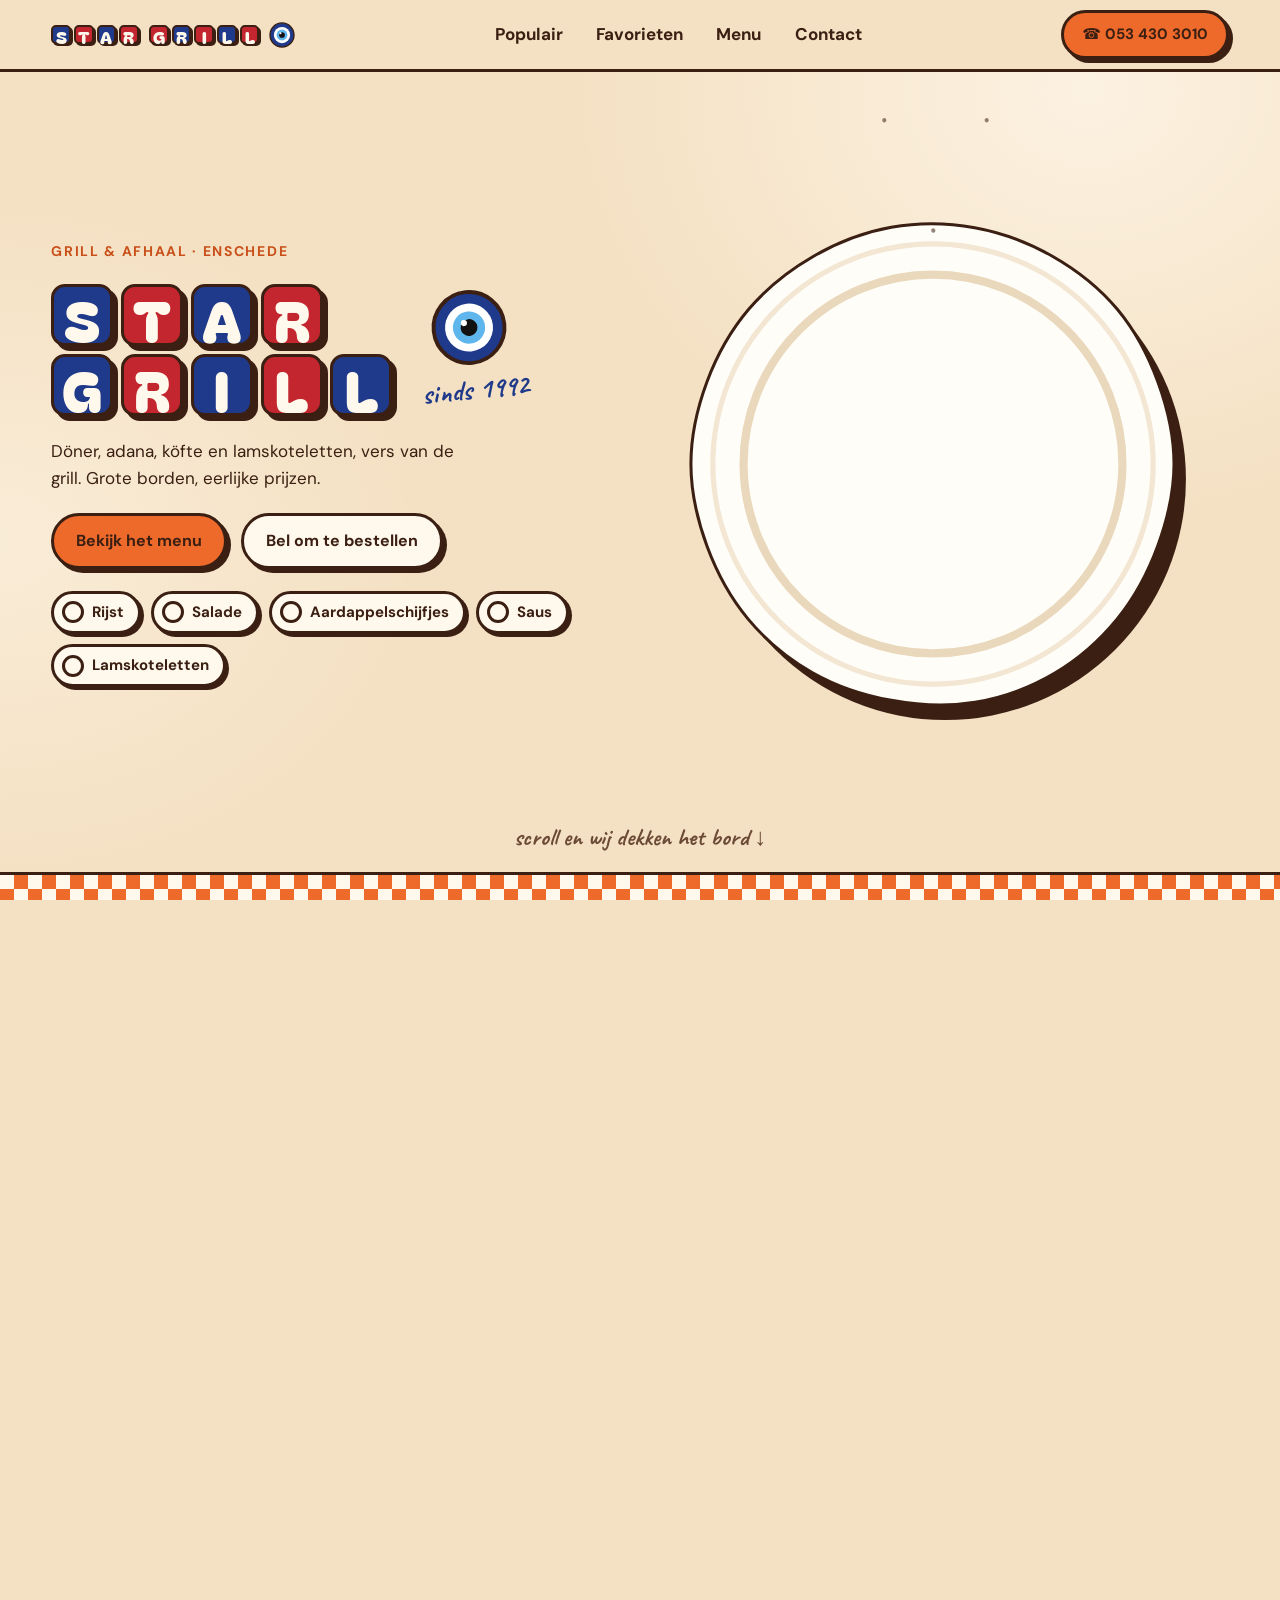
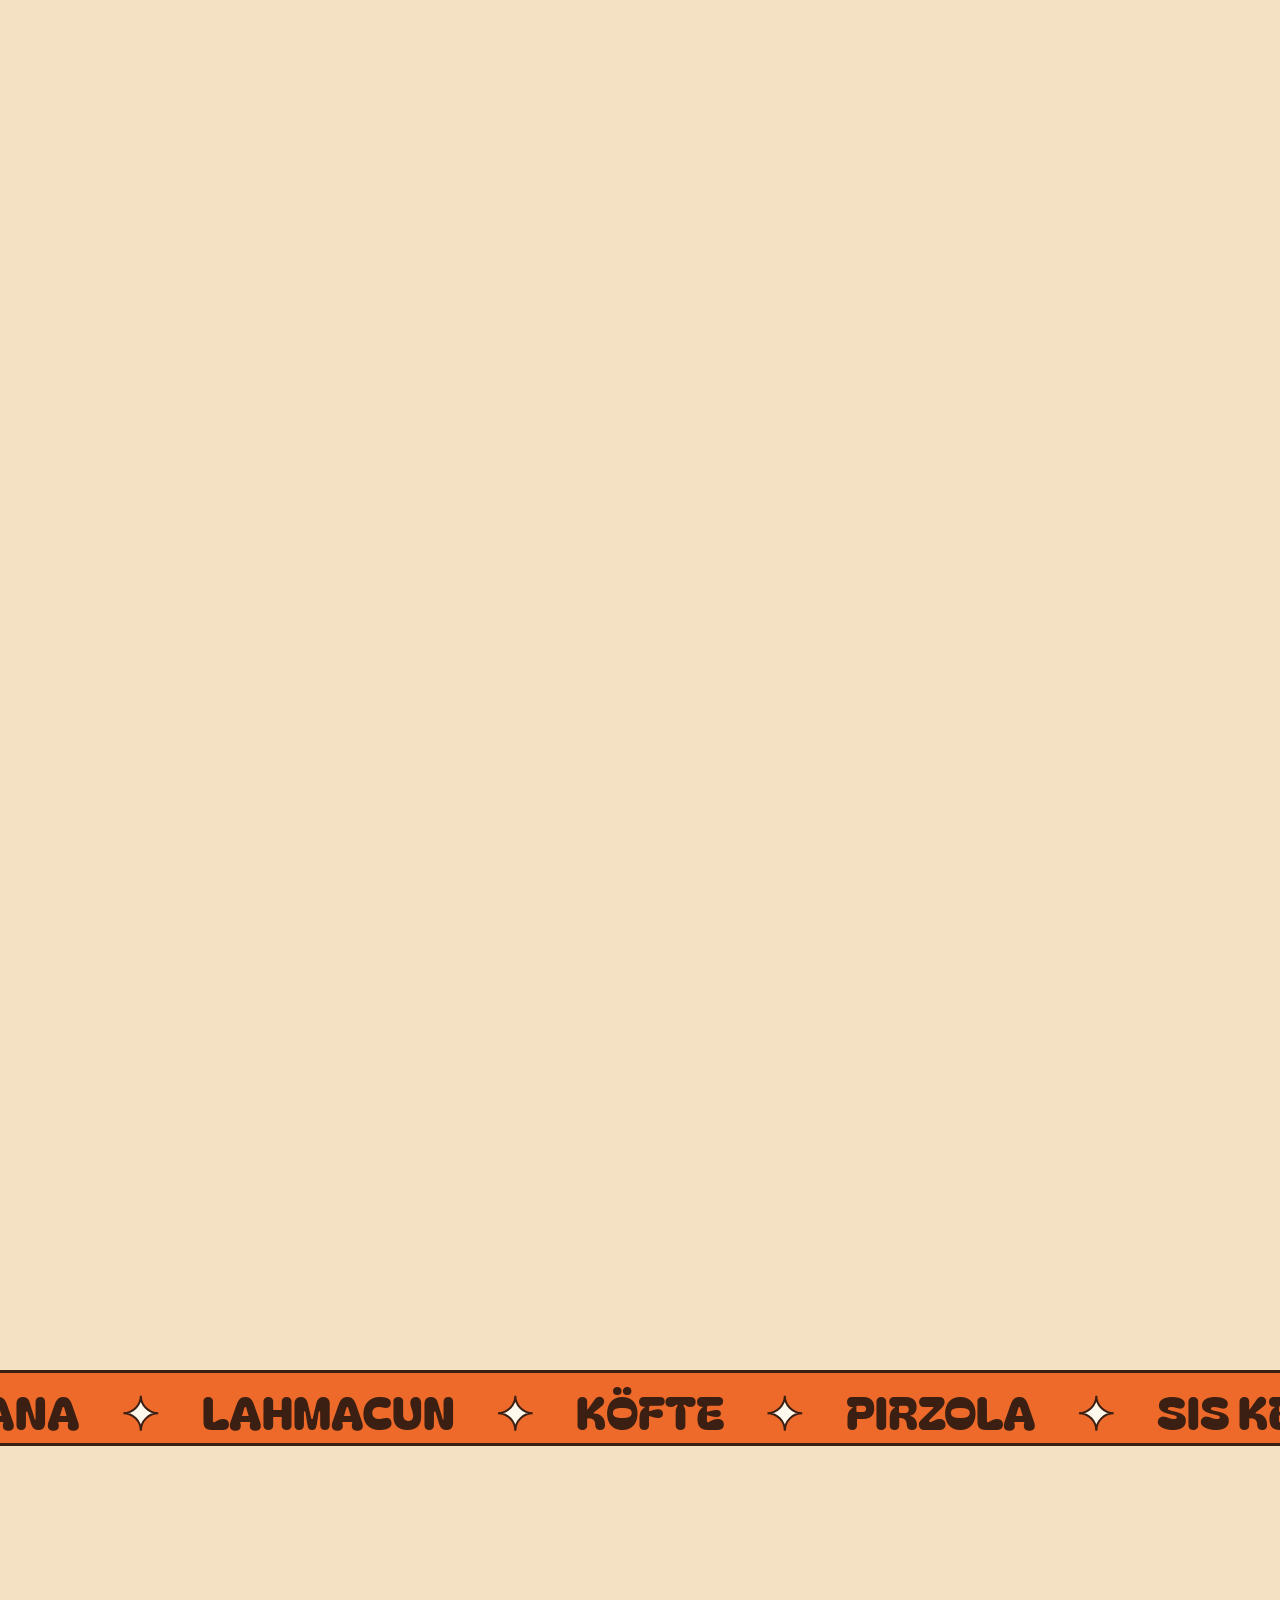
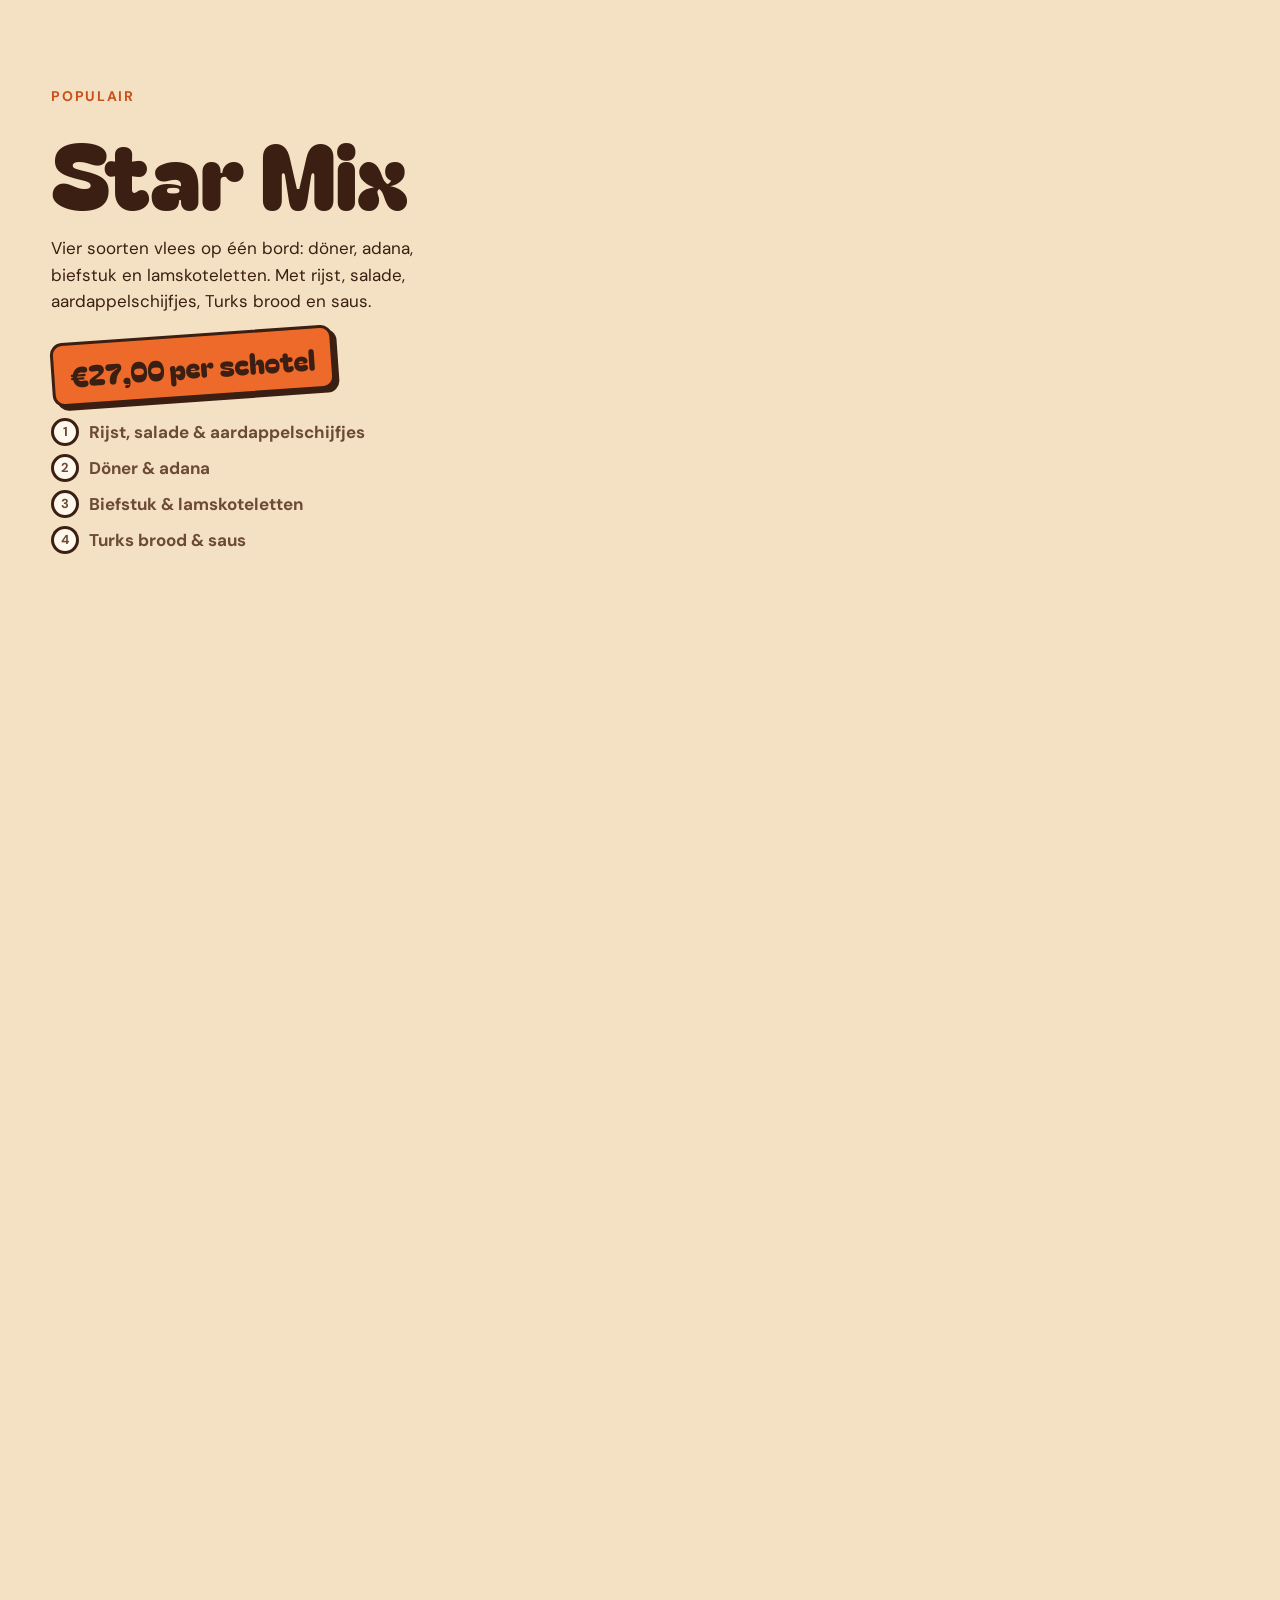
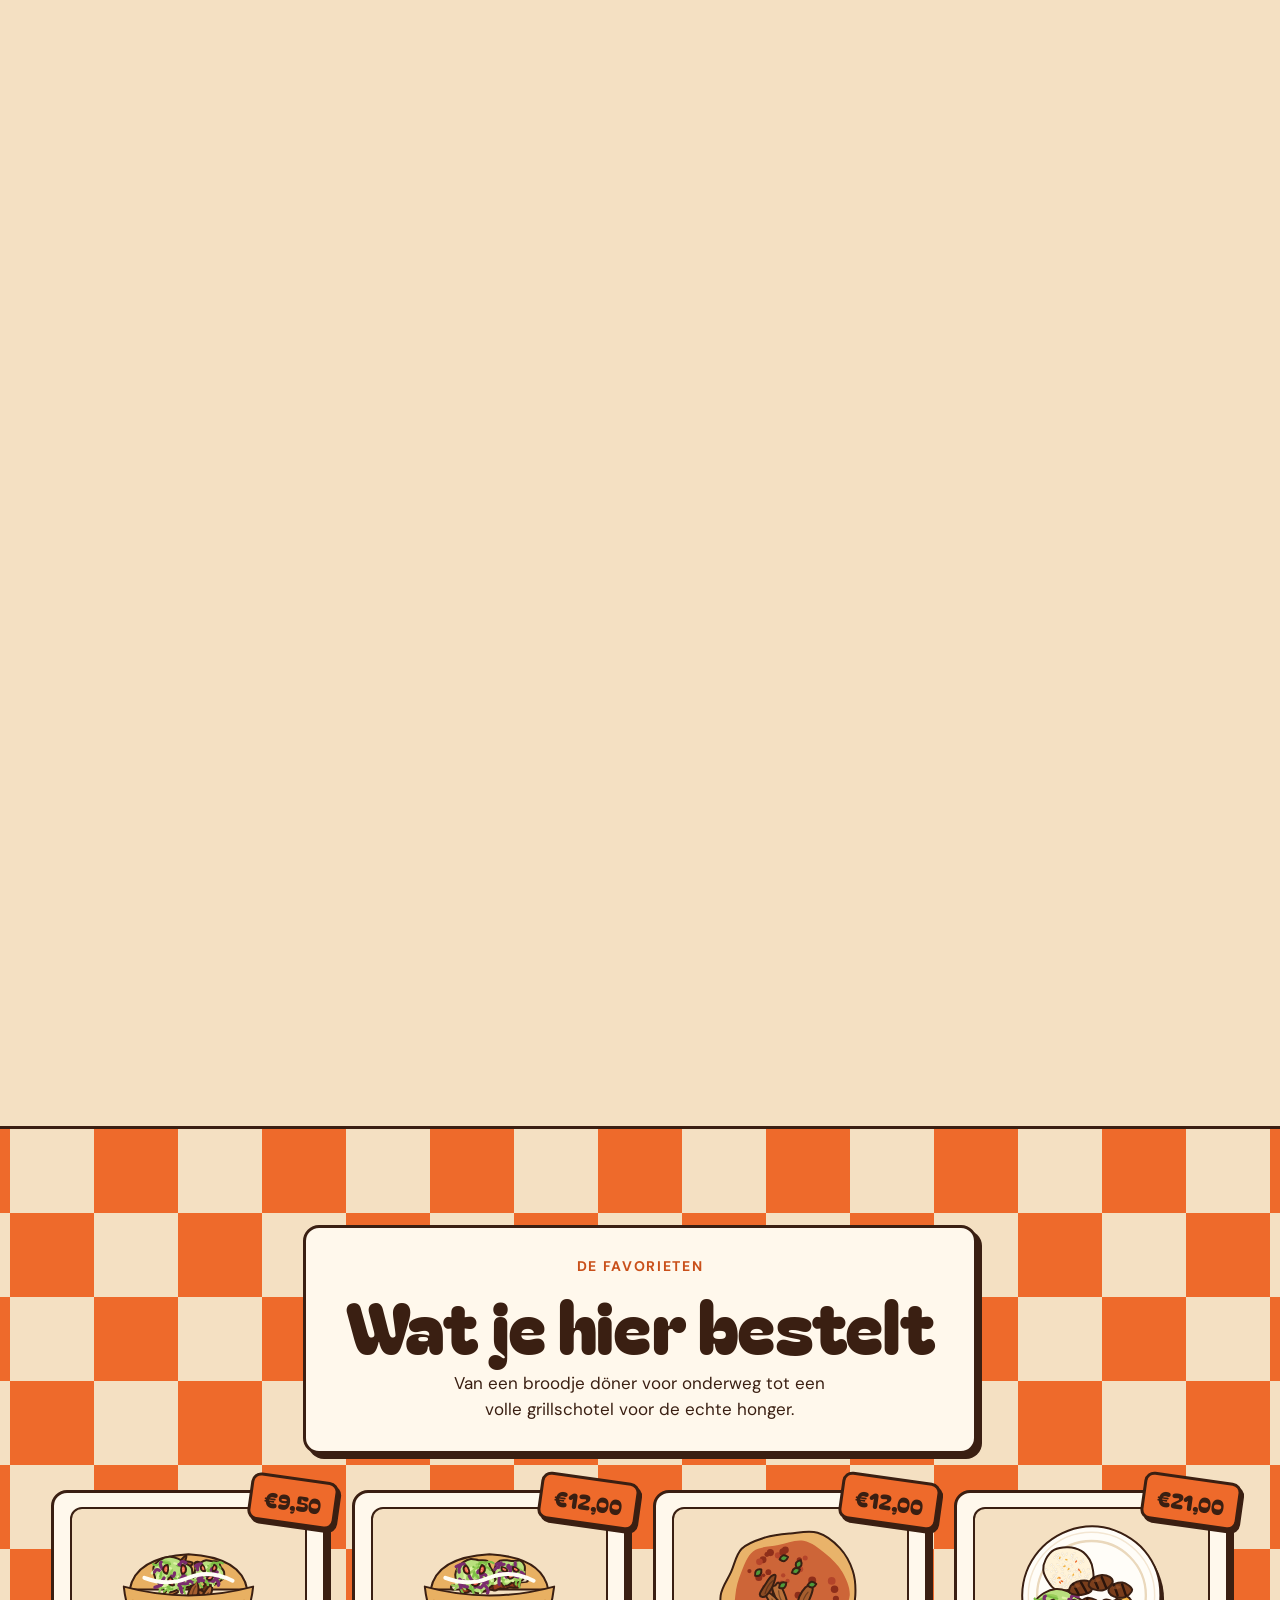
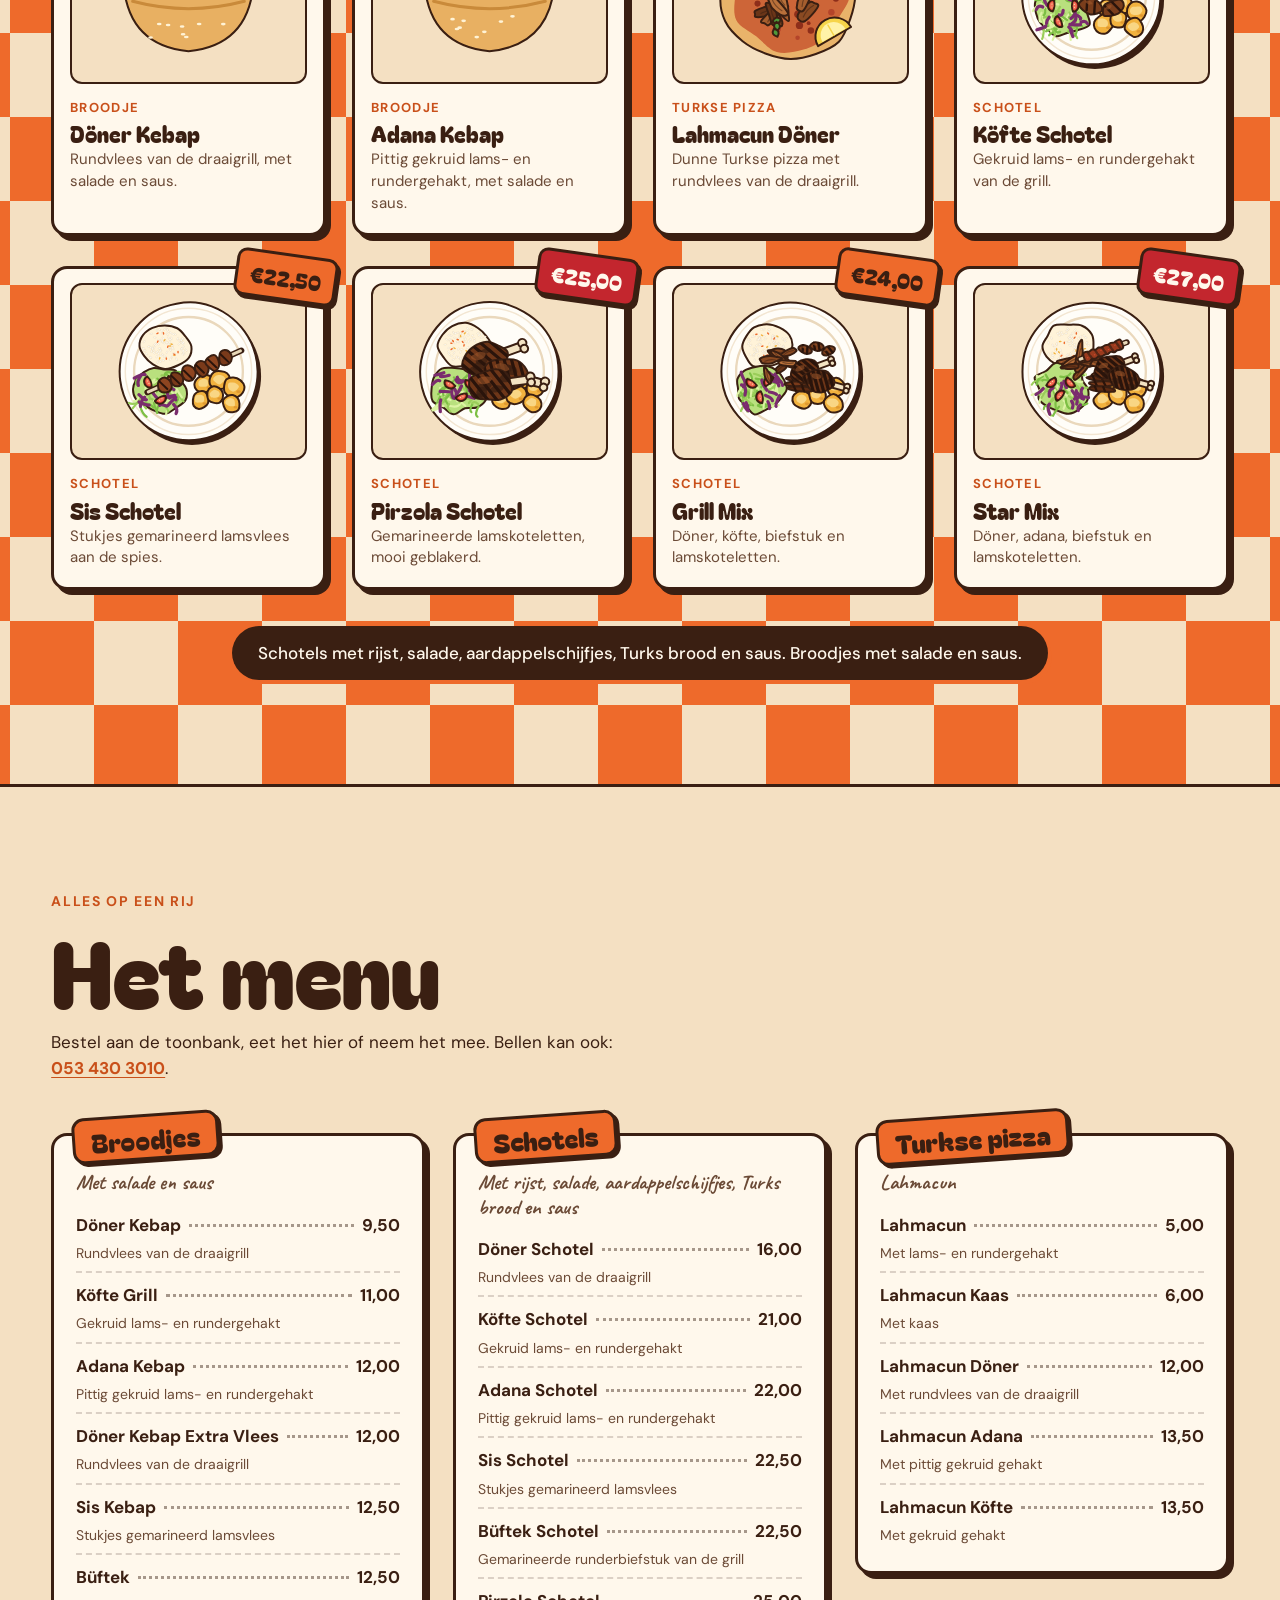
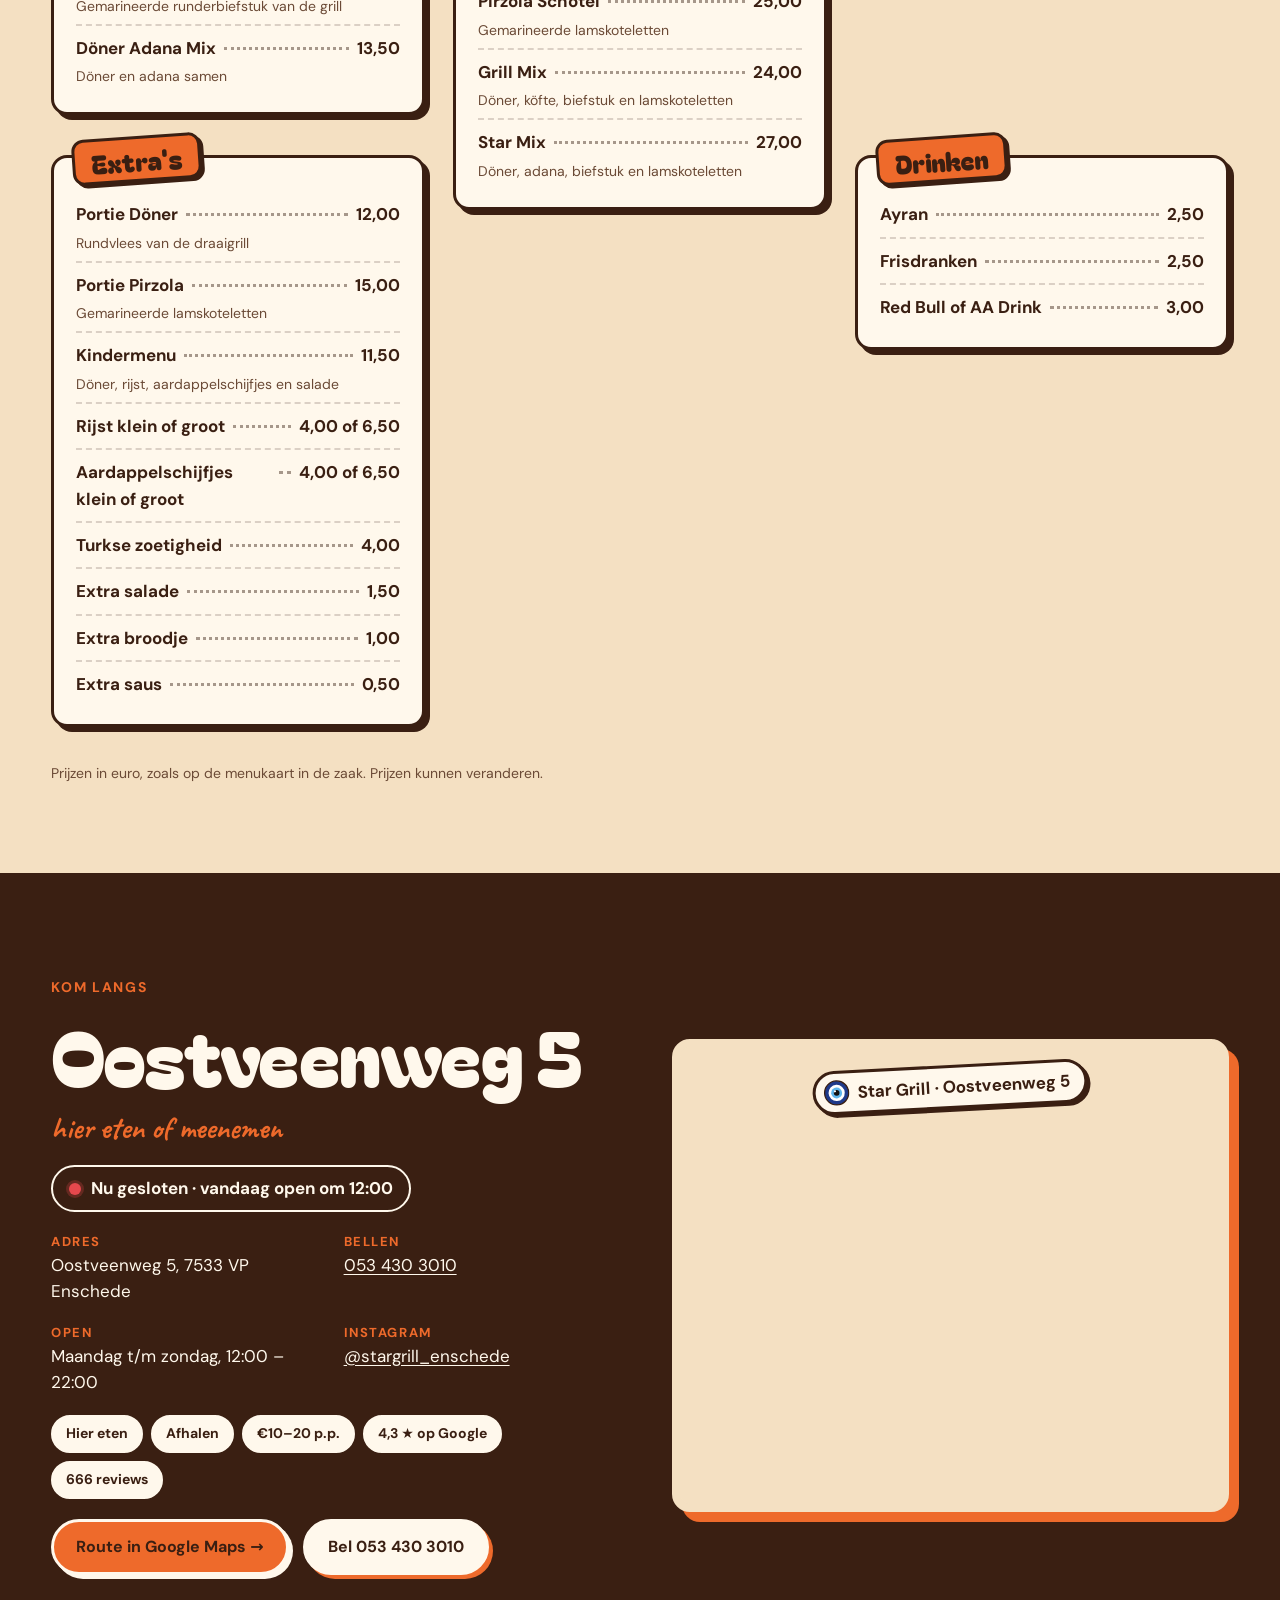
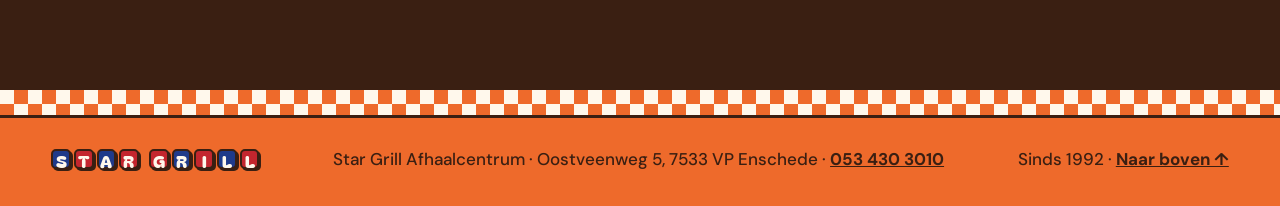
==== index.html @ ae3fcc8a "Star Grill Afhaalcentrum: one-page website Five sections in Dutch: the plate that fills itself as yo" ====
<!doctype html>
<html lang="nl">
<head>
  <meta charset="utf-8" />
  <meta name="viewport" content="width=device-width, initial-scale=1" />
  <title>Star Grill Afhaalcentrum · Grill &amp; afhaal in Enschede</title>
  <meta name="description" content="Döner, adana, köfte en lamskoteletten, vers van de grill. Grote borden, eerlijke prijzen. Star Grill Afhaalcentrum, Oostveenweg 5, Enschede. Sinds 1992." />
  <meta name="theme-color" content="#F4E0C2" />
  <script>document.documentElement.classList.add('js')</script>
  <link rel="preload" href="assets/fonts/bagel-fat-one-latin-400-normal.woff2" as="font" type="font/woff2" crossorigin />
  <link rel="preload" href="assets/fonts/dm-sans-latin-400-normal.woff2" as="font" type="font/woff2" crossorigin />
  <link rel="stylesheet" href="styles.css" />
  <script type="application/ld+json">
  {
    "@context": "https://schema.org",
    "@type": "Restaurant",
    "name": "Star Grill Afhaalcentrum",
    "servesCuisine": "Turks",
    "priceRange": "€10–20",
    "telephone": "+31534303010",
    "address": { "@type": "PostalAddress", "streetAddress": "Oostveenweg 5", "postalCode": "7533 VP", "addressLocality": "Enschede", "addressCountry": "NL" },
    "geo": { "@type": "GeoCoordinates", "latitude": 52.2241214, "longitude": 6.9155596 },
    "openingHoursSpecification": [{ "@type": "OpeningHoursSpecification", "dayOfWeek": ["Monday","Tuesday","Wednesday","Thursday","Friday","Saturday","Sunday"], "opens": "12:00", "closes": "22:00" }],
    "hasMap": "https://www.google.com/maps/place/Star+Grill+Afhaalcentrum/@52.2241214,6.9129847,17z/data=!4m6!3m5!1s0x47b8143fe0678f55:0x5db273e9bb98db24!8m2!3d52.2241214!4d6.9155596!16s%2Fg%2F1tkb45n0",
    "sameAs": ["https://www.instagram.com/stargrill_enschede"]
  }
  </script>
</head>
<body>
  <a class="skip" href="#menu">Naar het menu</a>

  <!-- NAV -->
  <header class="nav">
    <a class="nav__logo" href="#top" aria-label="Star Grill, naar boven">
      <span class="tiles tiles--mini" aria-hidden="true"><span class="tile">S</span><span class="tile">T</span><span class="tile">A</span><span class="tile">R</span><span class="tile tile--gap"></span><span class="tile">G</span><span class="tile">R</span><span class="tile">I</span><span class="tile">L</span><span class="tile">L</span></span>
      <span class="eye eye--sm" aria-hidden="true"></span>
    </a>
    <nav class="nav__links" aria-label="Hoofdmenu">
      <a href="#populair">Populair</a>
      <a href="#favorieten">Favorieten</a>
      <a href="#menu">Menu</a>
      <a href="#contact">Contact</a>
    </nav>
    <a class="btn btn--orange nav__call" href="tel:+31534303010">☎ 053 430 3010</a>
  </header>

  <main id="top">
    <!-- 1 · HET BORD WORDT GESERVEERD -->
    <section class="hero" aria-labelledby="hero-logo">
      <div class="hero__inner">
        <div class="hero__copy">
          <p class="kicker">Grill &amp; afhaal · Enschede</p>
          <div class="logo" id="hero-logo" role="img" aria-label="Star Grill">
            <div class="tiles tiles--big" aria-hidden="true">
              <div class="tiles__row"><span class="tile">S</span><span class="tile">T</span><span class="tile">A</span><span class="tile">R</span></div>
              <div class="tiles__row"><span class="tile">G</span><span class="tile">R</span><span class="tile">I</span><span class="tile">L</span><span class="tile">L</span></div>
            </div>
            <div class="logo__eye" aria-hidden="true"><span class="eye eye--lg"></span><span class="hand">sinds 1992</span></div>
          </div>
          <p class="lede">Döner, adana, köfte en lamskoteletten, vers van de grill. Grote borden, eerlijke prijzen.</p>
          <div class="actions">
            <a class="btn btn--orange" href="#menu">Bekijk het menu</a>
            <a class="btn btn--paper" href="tel:+31534303010">Bel om te bestellen</a>
          </div>
          <ul class="checklist" aria-label="Het bord">
            <li data-step="rice"><i aria-hidden="true"></i>Rijst</li>
            <li data-step="salad"><i aria-hidden="true"></i>Salade</li>
            <li data-step="potato"><i aria-hidden="true"></i>Aardappelschijfjes</li>
            <li data-step="sauce"><i aria-hidden="true"></i>Saus</li>
            <li data-step="chops"><i aria-hidden="true"></i>Lamskoteletten</li>
          </ul>
        </div>

        <div class="stage" aria-hidden="true">
          <div class="plate"></div>
          <svg class="steam" viewBox="0 0 200 120"><path d="M50 110 C38 88 62 72 50 50 C40 32 58 20 52 4" /><path d="M100 112 C88 86 112 70 100 46 C90 28 108 16 102 0" /><path d="M150 110 C138 88 162 72 150 50 C140 32 158 20 152 4" /></svg>
          <div class="ing ing--rice" data-ing="rice"><div class="ing__float"><div class="ing__art"></div><span class="tag-label">rijst</span></div></div>
          <div class="ing ing--salad" data-ing="salad"><div class="ing__float"><div class="ing__art"></div><span class="tag-label">salade</span></div></div>
          <div class="ing ing--potato" data-ing="potato"><div class="ing__float"><div class="ing__art"></div><span class="tag-label">aardappelschijfjes</span></div></div>
          <div class="ing ing--sauce" data-ing="sauce"><div class="ing__float"><div class="ing__art"></div><span class="tag-label">saus</span></div></div>
          <div class="ing ing--chops" data-ing="chops"><div class="ing__float"><div class="ing__art"></div><span class="tag-label">lamskoteletten</span></div></div>
          <div class="sticker sticker--price"><span>Pirzola Schotel</span><b>€25,00</b></div>
        </div>
        <figure class="polaroid">
          <span class="polaroid__tape"></span>
          <img src="img/pirzola-schotel.jpg" width="998" height="623" alt="De echte Pirzola Schotel van Star Grill: gegrilde lamskoteletten met aardappelschijfjes, salade en rijst" />
          <figcaption class="hand">zo komt hij echt op tafel</figcaption>
        </figure>
      </div>
      <p class="scroll-hint hand" aria-hidden="true">scroll en wij dekken het bord ↓</p>
      <div class="checker-strip" aria-hidden="true"></div>
    </section>

    <!-- TICKER -->
    <div class="ticker" aria-label="DÖNER, ADANA, LAHMACUN, KÖFTE, PIRZOLA, SIS KEBAP, BÜFTEK, STAR MIX">
      <div class="ticker__track" aria-hidden="true"></div>
    </div>

    <!-- 2 · STAR MIX, LAAG VOOR LAAG -->
    <section class="mix" id="populair" aria-labelledby="mix-title">
      <div class="mix__inner">
        <div class="mix__copy">
          <p class="kicker">Populair</p>
          <h2 class="display" id="mix-title">Star Mix</h2>
          <p class="lede">Vier soorten vlees op één bord: döner, adana, biefstuk en lamskoteletten. Met rijst, salade, aardappelschijfjes, Turks brood en saus.</p>
          <p class="price-tag price-tag--big">€27,00 per schotel</p>
          <ol class="layers-list">
            <li data-layer="2">Rijst, salade &amp; aardappelschijfjes</li>
            <li data-layer="3">Döner &amp; adana</li>
            <li data-layer="4">Biefstuk &amp; lamskoteletten</li>
            <li data-layer="5">Turks brood &amp; saus</li>
          </ol>
        </div>
        <div class="stack" aria-hidden="true">
          <div class="stack__scene"></div>
          <p class="stamp">Het hele bord!</p>
        </div>
      </div>
    </section>

    <!-- 3 · DE FAVORIETEN -->
    <section class="faves" id="favorieten" aria-labelledby="faves-title">
      <div class="checker" aria-hidden="true"></div>
      <div class="faves__inner">
        <header class="card card--head">
          <p class="kicker">De favorieten</p>
          <h2 class="display" id="faves-title">Wat je hier bestelt</h2>
          <p class="lede">Van een broodje döner voor onderweg tot een volle grillschotel voor de echte honger.</p>
        </header>
        <div class="dishes">
          <article class="dish"><div class="dish__art" data-dish="doner"></div><p class="dish__cat">Broodje</p><h3>Döner Kebap</h3><p>Rundvlees van de draaigrill, met salade en saus.</p><span class="dish__price">€9,50</span></article>
          <article class="dish"><div class="dish__art" data-dish="adana-broodje"></div><p class="dish__cat">Broodje</p><h3>Adana Kebap</h3><p>Pittig gekruid lams- en rundergehakt, met salade en saus.</p><span class="dish__price">€12,00</span></article>
          <article class="dish"><div class="dish__art" data-dish="lahmacun"></div><p class="dish__cat">Turkse pizza</p><h3>Lahmacun Döner</h3><p>Dunne Turkse pizza met rundvlees van de draaigrill.</p><span class="dish__price">€12,00</span></article>
          <article class="dish"><div class="dish__art" data-dish="kofte"></div><p class="dish__cat">Schotel</p><h3>Köfte Schotel</h3><p>Gekruid lams- en rundergehakt van de grill.</p><span class="dish__price">€21,00</span></article>
          <article class="dish"><div class="dish__art" data-dish="sis"></div><p class="dish__cat">Schotel</p><h3>Sis Schotel</h3><p>Stukjes gemarineerd lamsvlees aan de spies.</p><span class="dish__price">€22,50</span></article>
          <article class="dish"><div class="dish__art" data-dish="pirzola"></div><p class="dish__cat">Schotel</p><h3>Pirzola Schotel</h3><p>Gemarineerde lamskoteletten, mooi geblakerd.</p><span class="dish__price dish__price--red">€25,00</span></article>
          <article class="dish"><div class="dish__art" data-dish="grillmix"></div><p class="dish__cat">Schotel</p><h3>Grill Mix</h3><p>Döner, köfte, biefstuk en lamskoteletten.</p><span class="dish__price">€24,00</span></article>
          <article class="dish"><div class="dish__art" data-dish="starmix"></div><p class="dish__cat">Schotel</p><h3>Star Mix</h3><p>Döner, adana, biefstuk en lamskoteletten.</p><span class="dish__price dish__price--red">€27,00</span></article>
        </div>
        <p class="pill-dark">Schotels met rijst, salade, aardappelschijfjes, Turks brood en saus. Broodjes met salade en saus.</p>
      </div>
    </section>

    <!-- 4 · HET MENU -->
    <section class="menu" id="menu" aria-labelledby="menu-title">
      <header class="menu__head">
        <p class="kicker">Alles op een rij</p>
        <h2 class="display" id="menu-title">Het menu</h2>
        <p class="lede">Bestel aan de toonbank, eet het hier of neem het mee. Bellen kan ook: <a href="tel:+31534303010">053 430 3010</a>.</p>
      </header>
      <div class="menu__grid">
        <article class="mcard mcard--broodjes"><h3 class="mcard__tag">Broodjes</h3><p class="mcard__note">Met salade en saus</p><ul class="mrows">
          <li><b>Döner Kebap</b><i></i><span>9,50</span><small>Rundvlees van de draaigrill</small></li>
          <li><b>Köfte Grill</b><i></i><span>11,00</span><small>Gekruid lams- en rundergehakt</small></li>
          <li><b>Adana Kebap</b><i></i><span>12,00</span><small>Pittig gekruid lams- en rundergehakt</small></li>
          <li><b>Döner Kebap Extra Vlees</b><i></i><span>12,00</span><small>Rundvlees van de draaigrill</small></li>
          <li><b>Sis Kebap</b><i></i><span>12,50</span><small>Stukjes gemarineerd lamsvlees</small></li>
          <li><b>Büftek</b><i></i><span>12,50</span><small>Gemarineerde runderbiefstuk van de grill</small></li>
          <li><b>Döner Adana Mix</b><i></i><span>13,50</span><small>Döner en adana samen</small></li>
        </ul></article>
        <article class="mcard mcard--schotels"><h3 class="mcard__tag">Schotels</h3><p class="mcard__note">Met rijst, salade, aardappelschijfjes, Turks brood en saus</p><ul class="mrows">
          <li><b>Döner Schotel</b><i></i><span>16,00</span><small>Rundvlees van de draaigrill</small></li>
          <li><b>Köfte Schotel</b><i></i><span>21,00</span><small>Gekruid lams- en rundergehakt</small></li>
          <li><b>Adana Schotel</b><i></i><span>22,00</span><small>Pittig gekruid lams- en rundergehakt</small></li>
          <li><b>Sis Schotel</b><i></i><span>22,50</span><small>Stukjes gemarineerd lamsvlees</small></li>
          <li><b>Büftek Schotel</b><i></i><span>22,50</span><small>Gemarineerde runderbiefstuk van de grill</small></li>
          <li><b>Pirzola Schotel</b><i></i><span>25,00</span><small>Gemarineerde lamskoteletten</small></li>
          <li><b>Grill Mix</b><i></i><span>24,00</span><small>Döner, köfte, biefstuk en lamskoteletten</small></li>
          <li><b>Star Mix</b><i></i><span>27,00</span><small>Döner, adana, biefstuk en lamskoteletten</small></li>
        </ul></article>
        <article class="mcard mcard--pizza"><h3 class="mcard__tag">Turkse pizza</h3><p class="mcard__note">Lahmacun</p><ul class="mrows">
          <li><b>Lahmacun</b><i></i><span>5,00</span><small>Met lams- en rundergehakt</small></li>
          <li><b>Lahmacun Kaas</b><i></i><span>6,00</span><small>Met kaas</small></li>
          <li><b>Lahmacun Döner</b><i></i><span>12,00</span><small>Met rundvlees van de draaigrill</small></li>
          <li><b>Lahmacun Adana</b><i></i><span>13,50</span><small>Met pittig gekruid gehakt</small></li>
          <li><b>Lahmacun Köfte</b><i></i><span>13,50</span><small>Met gekruid gehakt</small></li>
        </ul></article>
        <article class="mcard mcard--extras"><h3 class="mcard__tag">Extra's</h3><ul class="mrows">
          <li><b>Portie Döner</b><i></i><span>12,00</span><small>Rundvlees van de draaigrill</small></li>
          <li><b>Portie Pirzola</b><i></i><span>15,00</span><small>Gemarineerde lamskoteletten</small></li>
          <li><b>Kindermenu</b><i></i><span>11,50</span><small>Döner, rijst, aardappelschijfjes en salade</small></li>
          <li><b>Rijst klein of groot</b><i></i><span>4,00 of 6,50</span></li>
          <li><b>Aardappelschijfjes klein of groot</b><i></i><span>4,00 of 6,50</span></li>
          <li><b>Turkse zoetigheid</b><i></i><span>4,00</span></li>
          <li><b>Extra salade</b><i></i><span>1,50</span></li>
          <li><b>Extra broodje</b><i></i><span>1,00</span></li>
          <li><b>Extra saus</b><i></i><span>0,50</span></li>
        </ul></article>
        <article class="mcard mcard--drinken"><h3 class="mcard__tag">Drinken</h3><ul class="mrows">
          <li><b>Ayran</b><i></i><span>2,50</span></li>
          <li><b>Frisdranken</b><i></i><span>2,50</span></li>
          <li><b>Red Bull of AA Drink</b><i></i><span>3,00</span></li>
        </ul></article>
      </div>
      <p class="smallprint">Prijzen in euro, zoals op de menukaart in de zaak. Prijzen kunnen veranderen.</p>
    </section>

    <!-- 5 · KOM LANGS -->
    <section class="visit" id="contact" aria-labelledby="visit-title">
      <div class="visit__copy">
        <p class="kicker kicker--light">Kom langs</p>
        <h2 class="display" id="visit-title">Oostveenweg 5</h2>
        <p class="hand hand--orange">hier eten of meenemen</p>
        <p class="status" aria-live="polite"><i></i><span>Nu open · tot 22:00</span></p>
        <dl class="facts">
          <div><dt>Adres</dt><dd>Oostveenweg 5, 7533 VP Enschede</dd></div>
          <div><dt>Bellen</dt><dd><a href="tel:+31534303010">053 430 3010</a></dd></div>
          <div><dt>Open</dt><dd>Maandag t/m zondag, 12:00 – 22:00</dd></div>
          <div><dt>Instagram</dt><dd><a href="https://www.instagram.com/stargrill_enschede" target="_blank" rel="noopener">@stargrill_enschede</a></dd></div>
        </dl>
        <ul class="chips">
          <li>Hier eten</li><li>Afhalen</li><li>€10–20 p.p.</li><li>4,3 ★ op Google</li><li>666 reviews</li>
        </ul>
        <div class="actions">
          <a class="btn btn--orange" href="https://www.google.com/maps/place/Star+Grill+Afhaalcentrum/@52.2241214,6.9129847,17z/data=!4m6!3m5!1s0x47b8143fe0678f55:0x5db273e9bb98db24!8m2!3d52.2241214!4d6.9155596!16s%2Fg%2F1tkb45n0" target="_blank" rel="noopener">Route in Google Maps →</a>
          <a class="btn btn--paper" href="tel:+31534303010">Bel 053 430 3010</a>
        </div>
      </div>
      <div class="map">
        <iframe title="Kaart: Star Grill Afhaalcentrum, Oostveenweg 5, Enschede" loading="lazy" referrerpolicy="no-referrer-when-downgrade" data-src="https://maps.google.com/maps?q=Star%20Grill%20Afhaalcentrum%2C%20Oostveenweg%205%2C%207533%20VP%20Enschede&amp;z=16&amp;output=embed"></iframe>
        <p class="map__pin"><span class="eye eye--sm" aria-hidden="true"></span>Star Grill · Oostveenweg 5</p>
      </div>
    </section>
  </main>

  <footer class="foot">
    <div class="checker-strip" aria-hidden="true"></div>
    <div class="foot__inner">
      <span class="tiles tiles--mini" role="img" aria-label="Star Grill"><span class="tile">S</span><span class="tile">T</span><span class="tile">A</span><span class="tile">R</span><span class="tile tile--gap"></span><span class="tile">G</span><span class="tile">R</span><span class="tile">I</span><span class="tile">L</span><span class="tile">L</span></span>
      <p>Star Grill Afhaalcentrum · Oostveenweg 5, 7533 VP Enschede · <a href="tel:+31534303010">053 430 3010</a></p>
      <p>Sinds 1992 · <a href="#top">Naar boven ↑</a></p>
    </div>
  </footer>

  <script src="assets/vendor/gsap.min.js" defer></script>
  <script src="assets/vendor/ScrollTrigger.min.js" defer></script>
  <script src="assets/vendor/lenis.min.js" defer></script>
  <script src="main.js" defer></script>
</body>
</html>
---- styles.css ----
/* Star Grill · cream page, orange checkerboard, sticker-style food, the red-and-blue tile sign */
@font-face { font-family: 'Bagel Fat One'; font-weight: 400; font-display: swap; src: url('assets/fonts/bagel-fat-one-latin-400-normal.woff2') format('woff2'); unicode-range: U+0000-00FF, U+0131, U+0152-0153, U+02BB-02BC, U+02C6, U+02DA, U+02DC, U+2000-206F, U+20AC, U+2122, U+2191, U+2193, U+2212, U+2215; }
@font-face { font-family: 'Bagel Fat One'; font-weight: 400; font-display: swap; src: url('assets/fonts/bagel-fat-one-latin-ext-400-normal.woff2') format('woff2'); unicode-range: U+0100-02AF, U+0304, U+0308, U+0329, U+1E00-1E9F, U+1EF2-1EFF, U+2020, U+20A0-20AB, U+20AD-20CF, U+2113, U+2C60-2C7F, U+A720-A7FF; }
@font-face { font-family: 'DM Sans'; font-weight: 400; font-display: swap; src: url('assets/fonts/dm-sans-latin-400-normal.woff2') format('woff2'); }
@font-face { font-family: 'DM Sans'; font-weight: 500; font-display: swap; src: url('assets/fonts/dm-sans-latin-500-normal.woff2') format('woff2'); }
@font-face { font-family: 'DM Sans'; font-weight: 700; font-display: swap; src: url('assets/fonts/dm-sans-latin-700-normal.woff2') format('woff2'); }
@font-face { font-family: 'Caveat'; font-weight: 700; font-display: swap; src: url('assets/fonts/caveat-latin-700-normal.woff2') format('woff2'); }

:root {
  --cream: #F4E0C2; --paper: #FFF8EC; --orange: #EE6A2B; --orange-d: #C9501A; --ink: #3A1F12; --ink-2: #6B4A36;
  --red: #C3262E; --blue: #1F3A8A; --sky: #5FB6EC;
  --line: 3px solid var(--ink); --shadow: 5px 5px 0 var(--ink); --r: 16px;
  --nav: 72px; --gut: clamp(16px, 4vw, 56px);
  --display: 'Bagel Fat One', 'Arial Black', system-ui, sans-serif;
  --hand: 'Caveat', 'Comic Sans MS', cursive;
}
*, *::before, *::after { box-sizing: border-box; margin: 0; padding: 0; }
html { background: var(--cream); overflow-x: clip; -webkit-text-size-adjust: 100%; }
body {
  background: var(--cream); color: var(--ink); overflow-x: clip;
  font: 400 17px/1.55 'DM Sans', system-ui, sans-serif; -webkit-font-smoothing: antialiased;
  /* soft radial glows are the only gradients allowed */
  background-image: radial-gradient(60vw 50vw at 85% 10%, rgba(255, 248, 236, .75), transparent 70%), radial-gradient(50vw 40vw at 0% 60%, rgba(255, 248, 236, .5), transparent 70%);
  background-attachment: fixed;
}
a { color: inherit; }
ul, ol { list-style: none; }
img { display: block; max-width: 100%; height: auto; }
:focus-visible { outline: 3px solid var(--blue); outline-offset: 3px; border-radius: 6px; }
.skip { position: fixed; left: 12px; top: -80px; z-index: 200; background: var(--ink); color: var(--paper); padding: 10px 16px; border-radius: 999px; }
.skip:focus { top: 12px; }

/* ── type ─────────────────────────────── */
.display { font-family: var(--display); font-weight: 400; line-height: .95; letter-spacing: -.01em; font-size: clamp(48px, 7.2vw, 110px); }
.kicker { font-weight: 700; font-size: 14px; letter-spacing: .12em; text-transform: uppercase; color: var(--orange-d); }
.kicker--light { color: var(--orange); }
.lede { font-size: clamp(17px, 1.3vw, 19px); max-width: 34ch; color: var(--ink); }
.hand { font-family: var(--hand); font-weight: 700; }
.hand--orange { color: var(--orange); font-size: clamp(26px, 2.4vw, 34px); line-height: 1.1; }

/* ── buttons, tags, stickers ──────────── */
.btn {
  display: inline-flex; align-items: center; gap: 8px; padding: 13px 22px 12px; border: var(--line); border-radius: 999px;
  font-weight: 700; font-size: 16px; text-decoration: none; box-shadow: 4px 4px 0 var(--ink); white-space: nowrap;
  transition: transform .2s cubic-bezier(.2, .8, .2, 1), box-shadow .2s cubic-bezier(.2, .8, .2, 1), background-color .2s;
}
.btn:hover { transform: translate(-2px, -2px); box-shadow: 6px 6px 0 var(--ink); }
.btn:active { transform: translate(2px, 2px); box-shadow: 1px 1px 0 var(--ink); }
.btn--orange { background: var(--orange); color: var(--ink); }
.btn--orange:hover { background: #F27C43; }
.btn--paper { background: var(--paper); color: var(--ink); }
.actions { display: flex; flex-wrap: wrap; gap: 14px; }
.price-tag { display: inline-block; background: var(--orange); color: var(--ink); font-family: var(--display); padding: 8px 16px 6px; border: var(--line); border-radius: 12px; box-shadow: 4px 4px 0 var(--ink); transform: rotate(-4deg); }
.price-tag--big { font-size: clamp(22px, 2.2vw, 30px); }

/* ── the sign: tiles + evil eye ───────── */
.tiles { display: inline-flex; flex-direction: column; gap: .14em; }
.tiles__row { display: flex; gap: .14em; }
.tile {
  display: inline-grid; place-items: center; width: 1.1em; height: 1.1em; border: var(--line); border-radius: .2em;
  background: var(--blue); color: var(--paper); font-family: var(--display); line-height: 1; box-shadow: 3px 3px 0 var(--ink);
  padding-top: .06em;
}
.tiles__row .tile:nth-child(even), .tiles--mini .tile:nth-child(even) { background: var(--red); }
.tiles--big { font-size: clamp(40px, 4.4vw, 68px); }
.tiles--big .tile { border-radius: 14px; box-shadow: 5px 5px 0 var(--ink); }
.tiles--mini { flex-direction: row; gap: 3px; font-size: 19px; }
.tiles--mini .tile { width: 1.15em; height: 1.15em; border-width: 2px; border-radius: 5px; box-shadow: 2px 2px 0 var(--ink); font-size: .9em; }
.tile--gap { visibility: hidden; width: .25em !important; }
.eye { display: inline-block; width: 1em; height: 1em; }
.eye svg { display: block; width: 100%; height: 100%; }
.eye--sm { width: 26px; height: 26px; }
.eye--lg { width: clamp(56px, 6vw, 84px); height: clamp(56px, 6vw, 84px); }
.logo { display: flex; align-items: center; gap: clamp(14px, 2vw, 26px); }
.logo__eye { display: grid; justify-items: center; gap: 2px; transform: rotate(-6deg); }
.logo__eye .hand { font-size: clamp(24px, 2.2vw, 32px); color: var(--blue); }

/* ── nav ──────────────────────────────── */
.nav {
  position: fixed; z-index: 50; left: 0; right: 0; top: 0; height: var(--nav); padding: 0 var(--gut);
  display: flex; align-items: center; justify-content: space-between; gap: 20px;
  background: var(--cream); border-bottom: var(--line);
}
.nav__logo { display: flex; align-items: center; gap: 10px; text-decoration: none; }
.nav__links { display: flex; gap: clamp(16px, 2.6vw, 36px); font-weight: 700; }
.nav__links a { text-decoration: none; position: relative; }
.nav__links a::after { content: ""; position: absolute; left: 0; right: 0; bottom: -4px; height: 3px; background: var(--orange); border-radius: 3px; transform: scaleX(0); transform-origin: left; transition: transform .3s cubic-bezier(.2, .8, .2, 1); }
.nav__links a:hover::after { transform: scaleX(1); }
.nav__call { padding: 10px 18px 9px; font-size: 15px; }

/* ── 1 · hero ─────────────────────────── */
.hero { position: relative; min-height: 100vh; padding: calc(var(--nav) + 28px) var(--gut) 72px; overflow: hidden; }
.hero__inner { position: relative; display: grid; grid-template-columns: minmax(0, .95fr) minmax(0, 1.05fr); gap: clamp(24px, 4vw, 64px); align-items: center; min-height: calc(100vh - var(--nav) - 100px); }
.hero__copy { display: grid; gap: 22px; justify-items: start; position: relative; z-index: 3; }
.checklist { display: flex; flex-wrap: wrap; gap: 10px; }
.checklist li { display: inline-flex; align-items: center; gap: 8px; padding: 7px 14px 7px 8px; background: var(--paper); border: var(--line); border-radius: 999px; font-weight: 700; font-size: 15px; box-shadow: 3px 3px 0 var(--ink); }
.checklist i { position: relative; width: 22px; height: 22px; border: var(--line); border-radius: 50%; background: var(--paper); flex: none; }
.checklist i::after { content: ""; position: absolute; left: 5px; top: 1px; width: 6px; height: 11px; border: solid var(--ink); border-width: 0 3px 3px 0; transform: rotate(45deg) scale(0); transition: transform .3s cubic-bezier(.34, 1.56, .64, 1); }
.checklist li.is-done i { background: var(--orange); }
.checklist li.is-done i::after { transform: rotate(45deg) scale(1); }

.stage { position: relative; width: min(560px, 40vw, 66vh); aspect-ratio: 1; justify-self: center; z-index: 2; }
.plate { position: absolute; inset: 0; }
.plate svg, .ing__art svg { display: block; width: 100%; height: 100%; overflow: visible; }
.ing { position: absolute; left: 0; top: 0; z-index: 3; will-change: transform; }
.ing__float { position: relative; }
.ing__art { width: 100%; aspect-ratio: 1; }
.ing--rice   { width: 40%; left: 14%; top: 8%; }
.ing--salad  { width: 42%; left: 6%;  top: 38%; }
.ing--potato { width: 46%; left: 46%; top: 36%; }
.ing--sauce  { width: 20%; left: 44%; top: 5%; }
.ing--chops  { width: 54%; left: 25%; top: 18%; z-index: 4; }
.tag-label { position: absolute; left: 50%; bottom: -8px; transform: translate(-50%, 100%) rotate(-4deg); background: var(--paper); border: 2px solid var(--ink); border-radius: 8px; padding: 0 10px; font-family: var(--hand); font-weight: 700; font-size: 22px; line-height: 1.3; white-space: nowrap; box-shadow: 2px 2px 0 var(--ink); }
.steam { position: absolute; left: 30%; top: -18%; width: 40%; z-index: 5; overflow: visible; }
.steam path { fill: none; stroke: var(--ink); stroke-width: 4; stroke-linecap: round; opacity: .55; }
.sticker { position: absolute; z-index: 6; }
.sticker--price {
  right: -4%; top: -2%; width: 132px; height: 132px; border-radius: 50%; background: var(--orange); border: var(--line); box-shadow: var(--shadow);
  display: grid; place-content: center; text-align: center; transform: rotate(12deg); line-height: 1.05; padding: 10px;
}
.sticker--price span { font-weight: 700; font-size: 15px; }
.sticker--price b { font-family: var(--display); font-weight: 400; font-size: 28px; }
.polaroid {
  position: absolute; z-index: 7; right: -1%; bottom: -6%; width: clamp(200px, 19vw, 270px); background: var(--paper); padding: 10px 10px 4px;
  border: var(--line); border-radius: 6px; box-shadow: var(--shadow); transform: rotate(6deg);
}
.polaroid img { aspect-ratio: 4 / 3.2; object-fit: cover; border: 2px solid var(--ink); border-radius: 3px; }
.polaroid figcaption { font-size: 24px; text-align: center; line-height: 1.4; }
.polaroid__tape { position: absolute; left: 50%; top: -16px; width: 92px; height: 28px; background: var(--orange); opacity: .92; transform: translateX(-50%) rotate(-4deg); border: 2px solid var(--ink); }
.scroll-hint { position: absolute; left: 50%; bottom: 44px; transform: translateX(-50%); font-size: 24px; color: var(--ink-2); white-space: nowrap; }
.checker-strip { position: absolute; left: 0; right: 0; bottom: 0; height: 28px; border-top: var(--line); background: conic-gradient(var(--orange) 25%, var(--paper) 0 50%, var(--orange) 0 75%, var(--paper) 0) 0 0 / 28px 28px; }

/* ── ticker ───────────────────────────── */
.ticker { position: relative; z-index: 4; background: var(--orange); border-block: var(--line); overflow: hidden; padding: 14px 0 10px; }
.ticker__track { display: flex; width: max-content; font-family: var(--display); font-size: clamp(30px, 3.6vw, 52px); line-height: 1; white-space: nowrap; will-change: transform; }
.ticker__track span { padding: 0 .45em; }
.ticker__track .star { color: var(--paper); -webkit-text-stroke: 2px var(--ink); }

/* ── 2 · Star Mix ─────────────────────── */
.mix { position: relative; padding: calc(var(--nav) + 24px) var(--gut) 48px; min-height: 100vh; overflow: hidden; }
.mix__inner { display: grid; grid-template-columns: minmax(0, .85fr) minmax(0, 1.15fr); gap: clamp(24px, 4vw, 64px); align-items: center; min-height: calc(100vh - var(--nav) - 72px); }
.mix__copy { display: grid; gap: 20px; justify-items: start; }
.layers-list { display: grid; gap: 8px; counter-reset: l; }
.layers-list li { counter-increment: l; display: flex; align-items: center; gap: 10px; font-weight: 700; color: var(--ink-2); opacity: .5; transition: opacity .3s, color .3s; }
.layers-list li::before { content: counter(l); display: grid; place-items: center; width: 28px; height: 28px; border: var(--line); border-radius: 50%; background: var(--paper); font-size: 13px; transition: background-color .3s; }
.layers-list li.is-on { color: var(--ink); opacity: 1; }
.layers-list li.is-on::before { background: var(--orange); }
.stack { position: relative; height: min(640px, 78vh); perspective: 1400px; }
.stack__scene { position: absolute; inset: 0; right: 16%; top: 4%; transform-style: preserve-3d; }
.layer { position: absolute; left: 50%; top: 50%; width: min(400px, 30vw, 46vh); aspect-ratio: 1; margin: 0; transform-style: preserve-3d; }
.layer__disc { position: absolute; inset: 0; transform: rotateX(62deg); }
.layer__disc svg { display: block; width: 100%; height: 100%; overflow: visible; }
.layer .dash { fill: none; stroke: var(--ink); stroke-width: 2.5; stroke-dasharray: 9 8; opacity: .7; }
.layer__label { position: absolute; top: 50%; white-space: nowrap; font-family: var(--hand); font-weight: 700; font-size: clamp(22px, 1.9vw, 28px); line-height: 1; display: flex; align-items: center; gap: 8px; }
.layer__label::before { content: ""; display: block; height: 2px; width: clamp(28px, 3.4vw, 56px); background: var(--ink); }
.layer__label--r { left: 100%; }
.layer__label--l { right: 100%; flex-direction: row-reverse; }
.stamp {
  position: absolute; z-index: 9; right: 4%; top: 8%; font-family: var(--display); font-size: clamp(30px, 3.4vw, 50px); color: var(--red);
  border: 5px solid var(--red); border-radius: 14px; padding: 6px 18px 2px; transform: rotate(-12deg); background: rgba(255, 248, 236, .55); opacity: 0;
}

/* ── 3 · favourites on the checkerboard ─ */
.faves { position: relative; overflow: hidden; padding: 96px var(--gut) 104px; background: var(--cream); border-block: var(--line); }
.checker { position: absolute; left: 50%; top: 0; transform: translateX(-50%); display: grid; grid-template-columns: repeat(var(--cols, 18), var(--sq, 84px)); grid-auto-rows: var(--sq, 84px); }
.checker span { background: var(--orange); }
.checker span.o { background: transparent; }
.faves__inner { position: relative; z-index: 1; max-width: 1280px; margin: 0 auto; display: grid; gap: 36px; justify-items: center; }
.card { background: var(--paper); border: var(--line); border-radius: var(--r); box-shadow: var(--shadow); }
.card--head { padding: 28px clamp(22px, 3vw, 44px); text-align: center; display: grid; gap: 12px; justify-items: center; max-width: 760px; }
.card--head .display { font-size: clamp(42px, 5.6vw, 84px); }
.dishes { width: 100%; display: grid; grid-template-columns: repeat(4, minmax(0, 1fr)); gap: 30px 26px; }
.dish {
  position: relative; background: var(--paper); border: var(--line); border-radius: var(--r); box-shadow: var(--shadow); padding: 14px 16px 18px; display: grid; gap: 4px; align-content: start;
  transition: transform .35s cubic-bezier(.2, .8, .2, 1), box-shadow .35s cubic-bezier(.2, .8, .2, 1);
}
.dish__art { aspect-ratio: 4 / 3; background: var(--cream); border: 2px solid var(--ink); border-radius: 12px; margin-bottom: 10px; display: grid; place-items: center; overflow: hidden; }
.dish__art svg { width: 88%; height: 88%; transition: transform .35s cubic-bezier(.2, .8, .2, 1); }
.dish__cat { font-weight: 700; font-size: 13px; letter-spacing: .1em; text-transform: uppercase; color: var(--orange-d); }
.dish h3 { font-family: var(--display); font-weight: 400; font-size: clamp(22px, 1.7vw, 27px); line-height: 1.05; }
.dish p:not(.dish__cat) { font-size: 15px; color: var(--ink-2); line-height: 1.45; }
.dish__price {
  position: absolute; right: -14px; top: -16px; background: var(--orange); color: var(--ink); font-family: var(--display); font-size: 21px; padding: 6px 12px 3px;
  border: var(--line); border-radius: 10px; box-shadow: 3px 3px 0 var(--ink); transform: rotate(8deg); transition: transform .35s cubic-bezier(.2, .8, .2, 1);
  font-variant-numeric: tabular-nums;
}
.dish__price--red { background: var(--red); color: var(--paper); }
.dish:hover { transform: translate(-3px, -6px) rotate(-1deg); box-shadow: 9px 11px 0 var(--ink); }
.dish:hover .dish__art svg { transform: rotate(-6deg) scale(1.07); }
.dish:hover .dish__price { transform: rotate(-6deg); }
.pill-dark { background: var(--ink); color: var(--paper); border-radius: 999px; padding: 14px 26px; text-align: center; font-weight: 500; box-shadow: 4px 4px 0 var(--orange); max-width: 900px; }

/* ── 4 · menu ─────────────────────────── */
.menu { padding: 104px var(--gut) 88px; max-width: 1360px; margin: 0 auto; }
.menu__head { display: grid; gap: 14px; justify-items: start; margin-bottom: 52px; }
.menu__head .lede { max-width: 48ch; }
.menu__head a { font-weight: 700; color: var(--orange-d); text-underline-offset: 3px; }
.menu__grid { display: grid; grid-template-columns: repeat(3, minmax(0, 1fr)); gap: 40px 28px; align-items: start; }
.mcard { position: relative; background: var(--paper); border: var(--line); border-radius: var(--r); box-shadow: var(--shadow); padding: 34px 22px 18px; }
.mcard--schotels { grid-row: span 2; }
.mcard__tag { position: absolute; left: 18px; top: -22px; background: var(--orange); font-family: var(--display); font-weight: 400; font-size: 26px; line-height: 1; padding: 9px 16px 5px; border: var(--line); border-radius: 12px; box-shadow: 3px 3px 0 var(--ink); transform: rotate(-4deg); }
.mcard__note { font-family: var(--hand); font-weight: 700; font-size: 21px; color: var(--ink-2); line-height: 1.15; margin-bottom: 8px; }
.mrows li { display: grid; grid-template-columns: auto 1fr auto; align-items: baseline; gap: 8px; padding: 9px 0; border-bottom: 2px dashed rgba(58, 31, 18, .18); }
.mrows li:last-child { border-bottom: 0; }
.mrows b { font-weight: 700; }
.mrows i { border-bottom: 3px dotted rgba(58, 31, 18, .45); transform: translateY(-4px); min-width: 12px; }
.mrows span { font-weight: 700; font-variant-numeric: tabular-nums; white-space: nowrap; }
.mrows small { grid-column: 1 / -1; font-size: 14px; color: var(--ink-2); line-height: 1.3; margin-top: -2px; }
.smallprint { margin-top: 36px; font-size: 14px; color: var(--ink-2); }

/* ── 5 · visit ────────────────────────── */
.visit { background: var(--ink); color: var(--paper); padding: 104px var(--gut) 112px; display: grid; grid-template-columns: minmax(0, 1fr) minmax(0, 1fr); gap: clamp(32px, 5vw, 80px); align-items: center; }
.visit__copy { display: grid; gap: 20px; justify-items: start; }
.visit .display { font-size: clamp(46px, 6vw, 92px); }
.status { display: inline-flex; align-items: center; gap: 10px; padding: 8px 16px; border: 2px solid var(--paper); border-radius: 999px; font-weight: 700; }
.status i { width: 12px; height: 12px; border-radius: 50%; background: #3FB950; box-shadow: 0 0 0 3px rgba(63, 185, 80, .25); }
.status.is-closed i { background: #E5484D; box-shadow: 0 0 0 3px rgba(229, 72, 77, .25); }
.facts { display: grid; grid-template-columns: repeat(2, minmax(0, 1fr)); gap: 18px 28px; width: 100%; }
.facts dt { font-weight: 700; font-size: 13px; letter-spacing: .12em; text-transform: uppercase; color: var(--orange); }
.facts dd a { color: var(--paper); text-underline-offset: 3px; }
.chips { display: flex; flex-wrap: wrap; gap: 8px; }
.chips li { padding: 6px 13px; border-radius: 999px; background: var(--paper); color: var(--ink); font-weight: 700; font-size: 14px; border: 2px solid var(--paper); }
.visit .btn--paper { box-shadow: 4px 4px 0 var(--orange); border-color: var(--paper); }
.visit .btn--orange { box-shadow: 4px 4px 0 var(--paper); border-color: var(--paper); }
.map { position: relative; border: 8px solid var(--cream); border-radius: 18px; box-shadow: 10px 10px 0 var(--orange); aspect-ratio: 4 / 3.4; background: var(--cream); overflow: visible; }
.map iframe { width: 100%; height: 100%; border: 0; display: block; border-radius: 10px; filter: saturate(.85); }
.map__pin { position: absolute; left: 50%; top: 18px; transform: translateX(-50%) rotate(-3deg); display: inline-flex; align-items: center; gap: 8px; background: var(--paper); color: var(--ink); border: var(--line); border-radius: 999px; padding: 6px 14px 6px 8px; font-weight: 700; box-shadow: 3px 3px 0 var(--ink); white-space: nowrap; }

/* ── footer ───────────────────────────── */
.foot { position: relative; background: var(--orange); border-top: var(--line); padding-top: 28px; }
.foot .checker-strip { top: 0; bottom: auto; border-top: 0; border-bottom: var(--line); }
.foot__inner { display: flex; flex-wrap: wrap; align-items: center; justify-content: space-between; gap: 14px 28px; padding: 28px var(--gut) 34px; font-weight: 500; }
.foot__inner a { font-weight: 700; }

/* ── tablets ──────────────────────────── */
@media (max-width: 1100px) {
  .dishes { grid-template-columns: repeat(2, minmax(0, 1fr)); }
  .menu__grid { grid-template-columns: repeat(2, minmax(0, 1fr)); }
}
/* ── phones ───────────────────────────── */
@media (max-width: 760px) {
  :root { --nav: 64px; }
  body { font-size: 16px; }
  .nav__links { display: none; }
  .nav .tiles--mini { font-size: 15px; }
  .nav__call { font-size: 14px; padding: 8px 12px 7px; }
  .hero { padding-bottom: 80px; }
  .hero__inner { grid-template-columns: minmax(0, 1fr); min-height: 0; }
  .stage { width: min(88vw, 440px); margin-top: 56px; }
  .tag-label { font-size: 18px; }
  .sticker--price { width: 104px; height: 104px; right: -2%; }
  .sticker--price b { font-size: 22px; }
  .sticker--price span { font-size: 13px; }
  .polaroid { position: relative; right: auto; bottom: auto; width: min(70vw, 280px); margin: 40px auto 0; }
  .scroll-hint { display: none; }
  .mix__inner { grid-template-columns: minmax(0, 1fr); }
  .stack { height: 640px; }
  .layer { width: min(52vw, 260px); }
  .stack__scene { right: 38%; top: 9%; }
  .layer__label, .layer__label--l { left: 100%; right: auto; flex-direction: row; font-size: 18px; white-space: normal; width: 36vw; line-height: 1.05; }
  .layer__label::before { width: 16px; flex: none; }
  .logo { flex-wrap: wrap; }
  .dishes { grid-template-columns: minmax(0, 1fr); gap: 34px; }
  .dish__price { right: -6px; }
  .menu__grid { grid-template-columns: minmax(0, 1fr); }
  .mcard--schotels { grid-row: auto; }
  .visit { grid-template-columns: minmax(0, 1fr); }
  .facts { grid-template-columns: minmax(0, 1fr); }
  .foot__inner { flex-direction: column; align-items: flex-start; }
}

@media (max-width: 400px) {
  .nav { gap: 10px; }
  .nav__logo .eye { display: none; }
  .nav .tiles--mini { font-size: 13px; gap: 2px; }
  .nav__call { font-size: 13px; padding: 7px 10px 6px; }
}

/* ── reduced motion: everything in its final state ── */
@media (prefers-reduced-motion: reduce) {
  *, *::before, *::after { transition: none !important; animation: none !important; }
  .scroll-hint { display: none; }
}
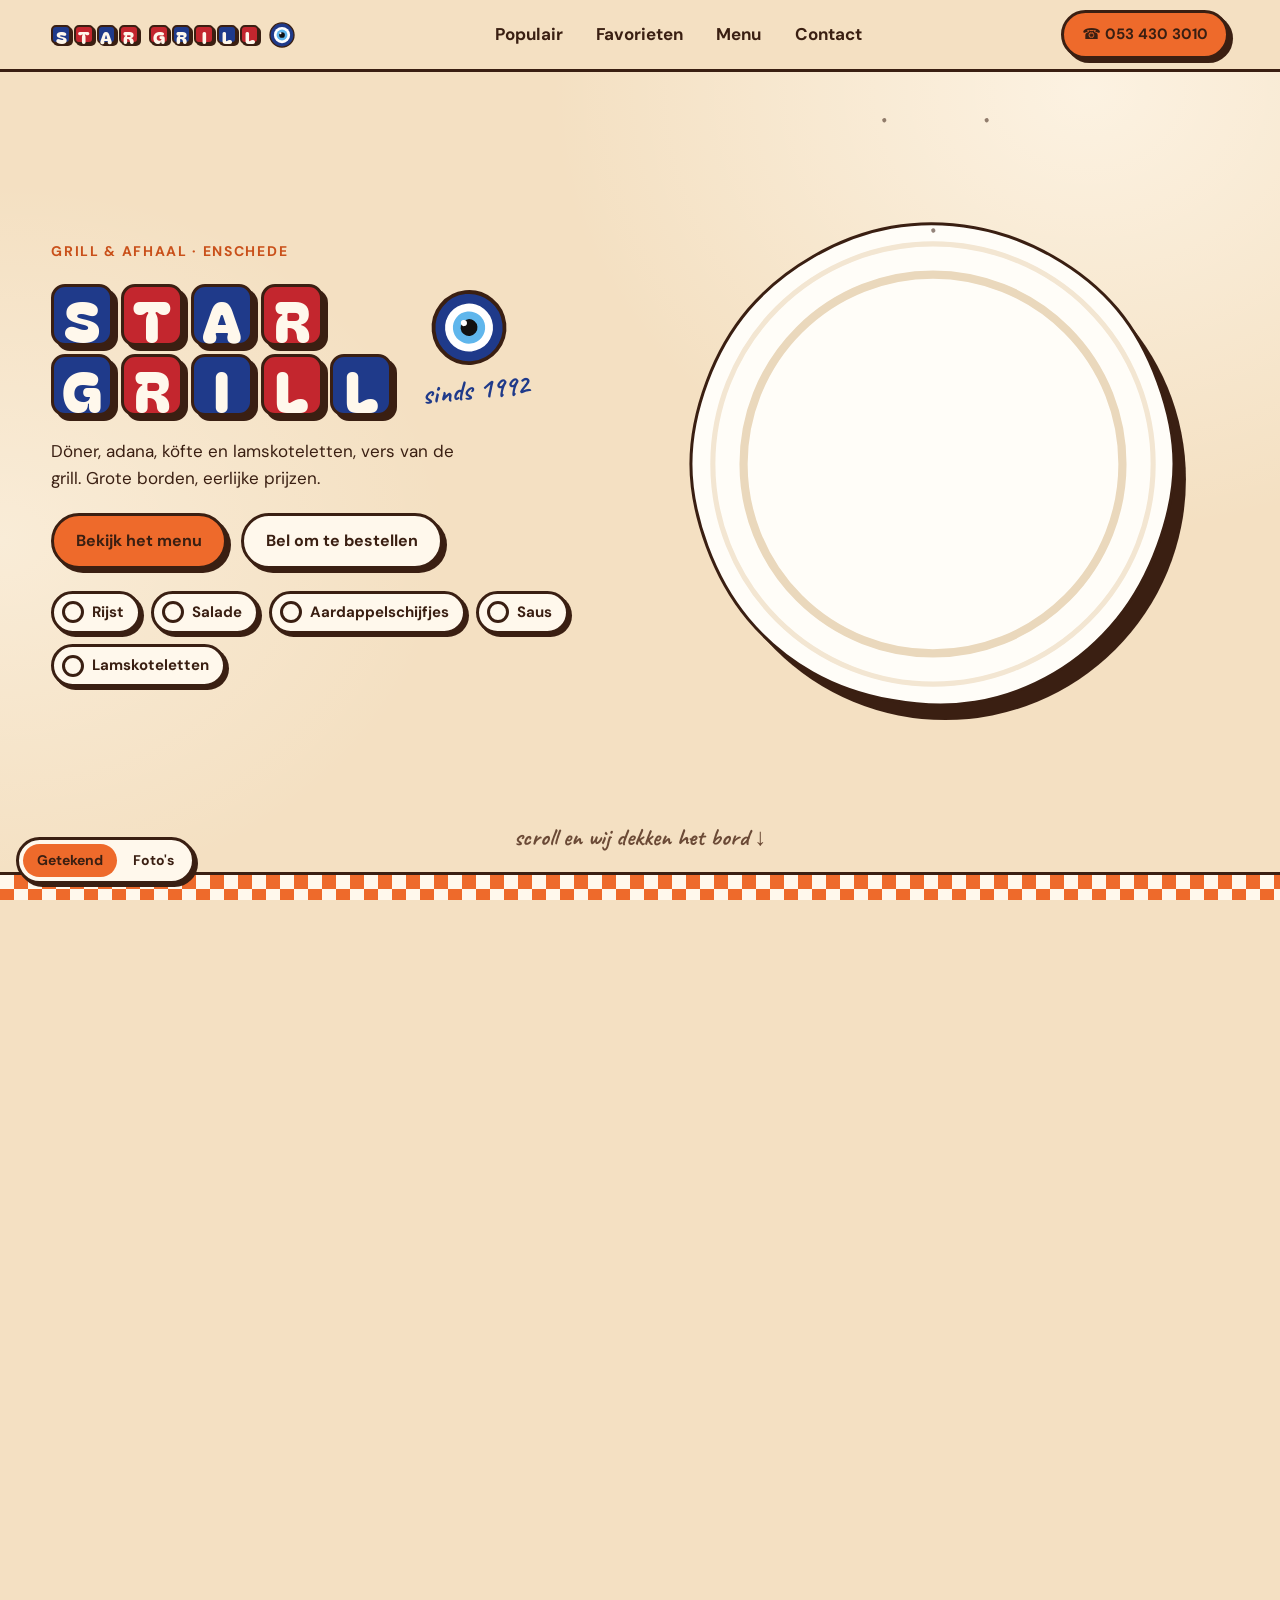
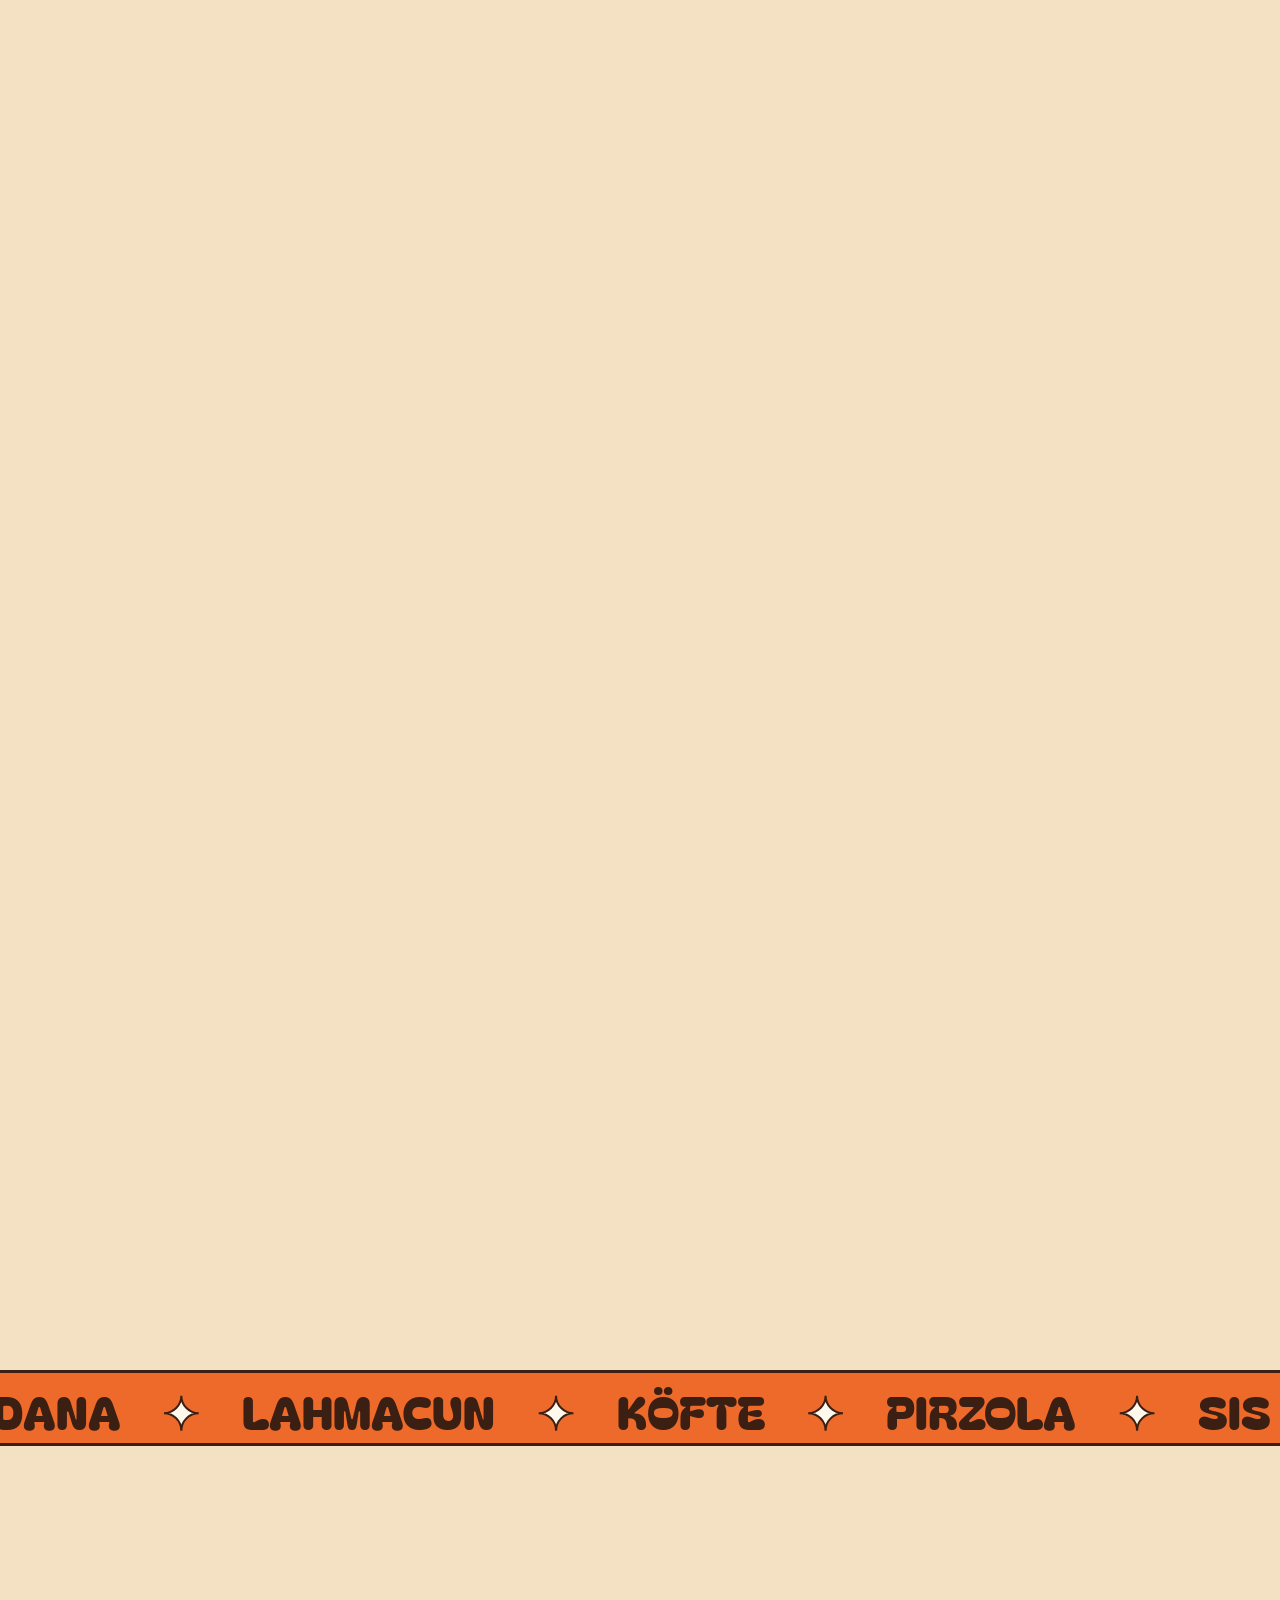
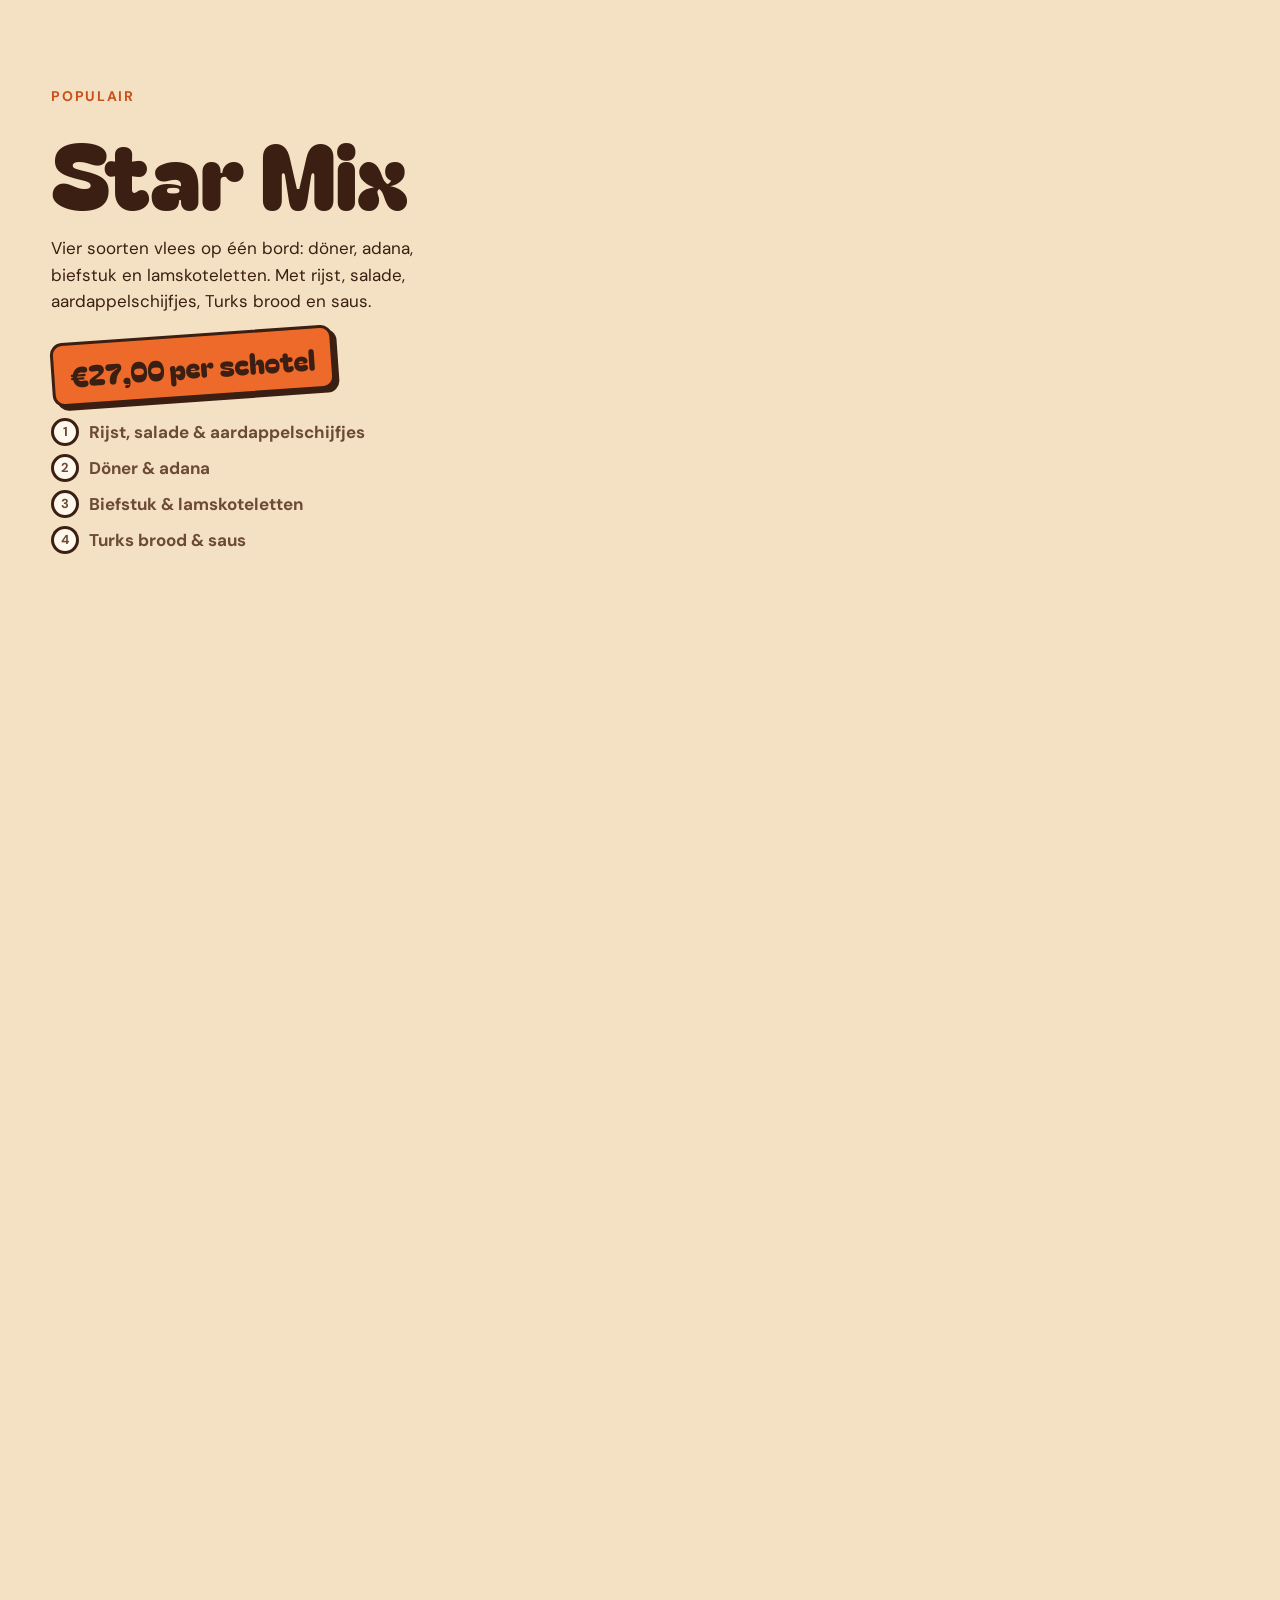
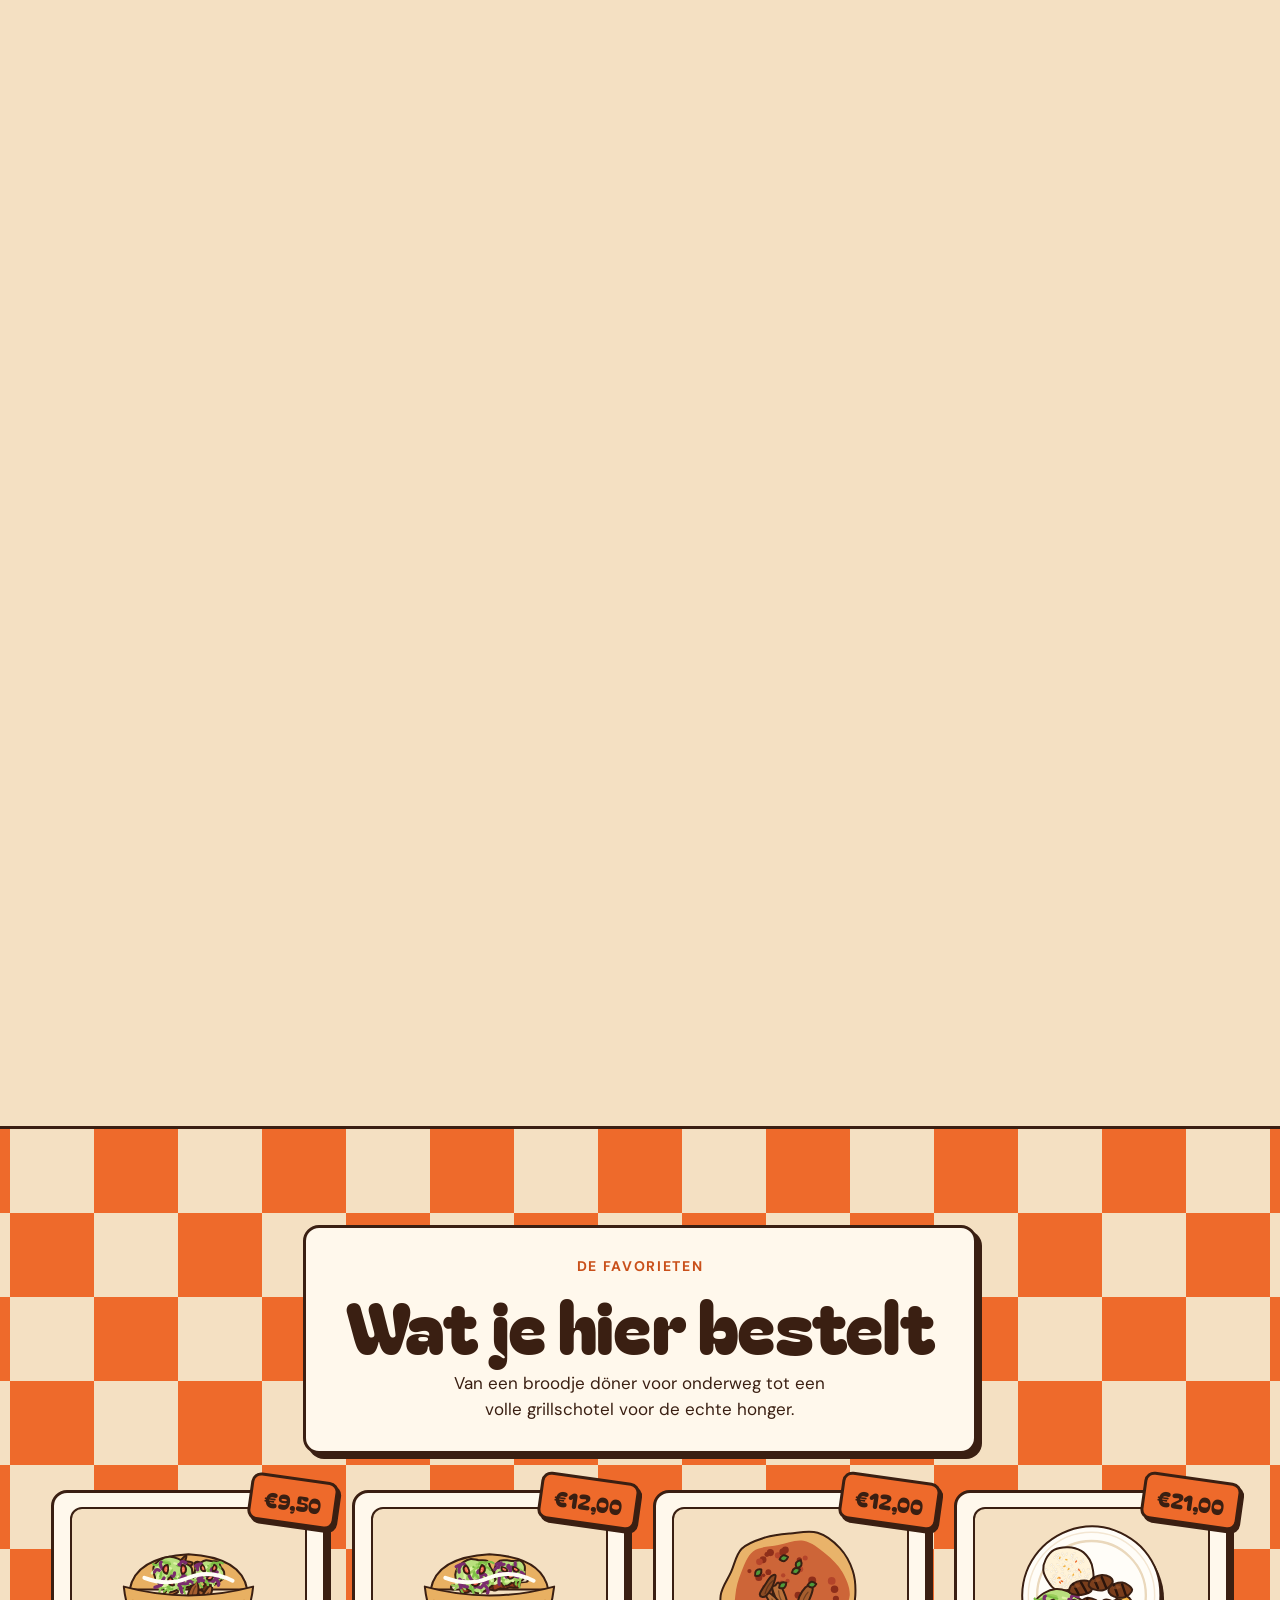
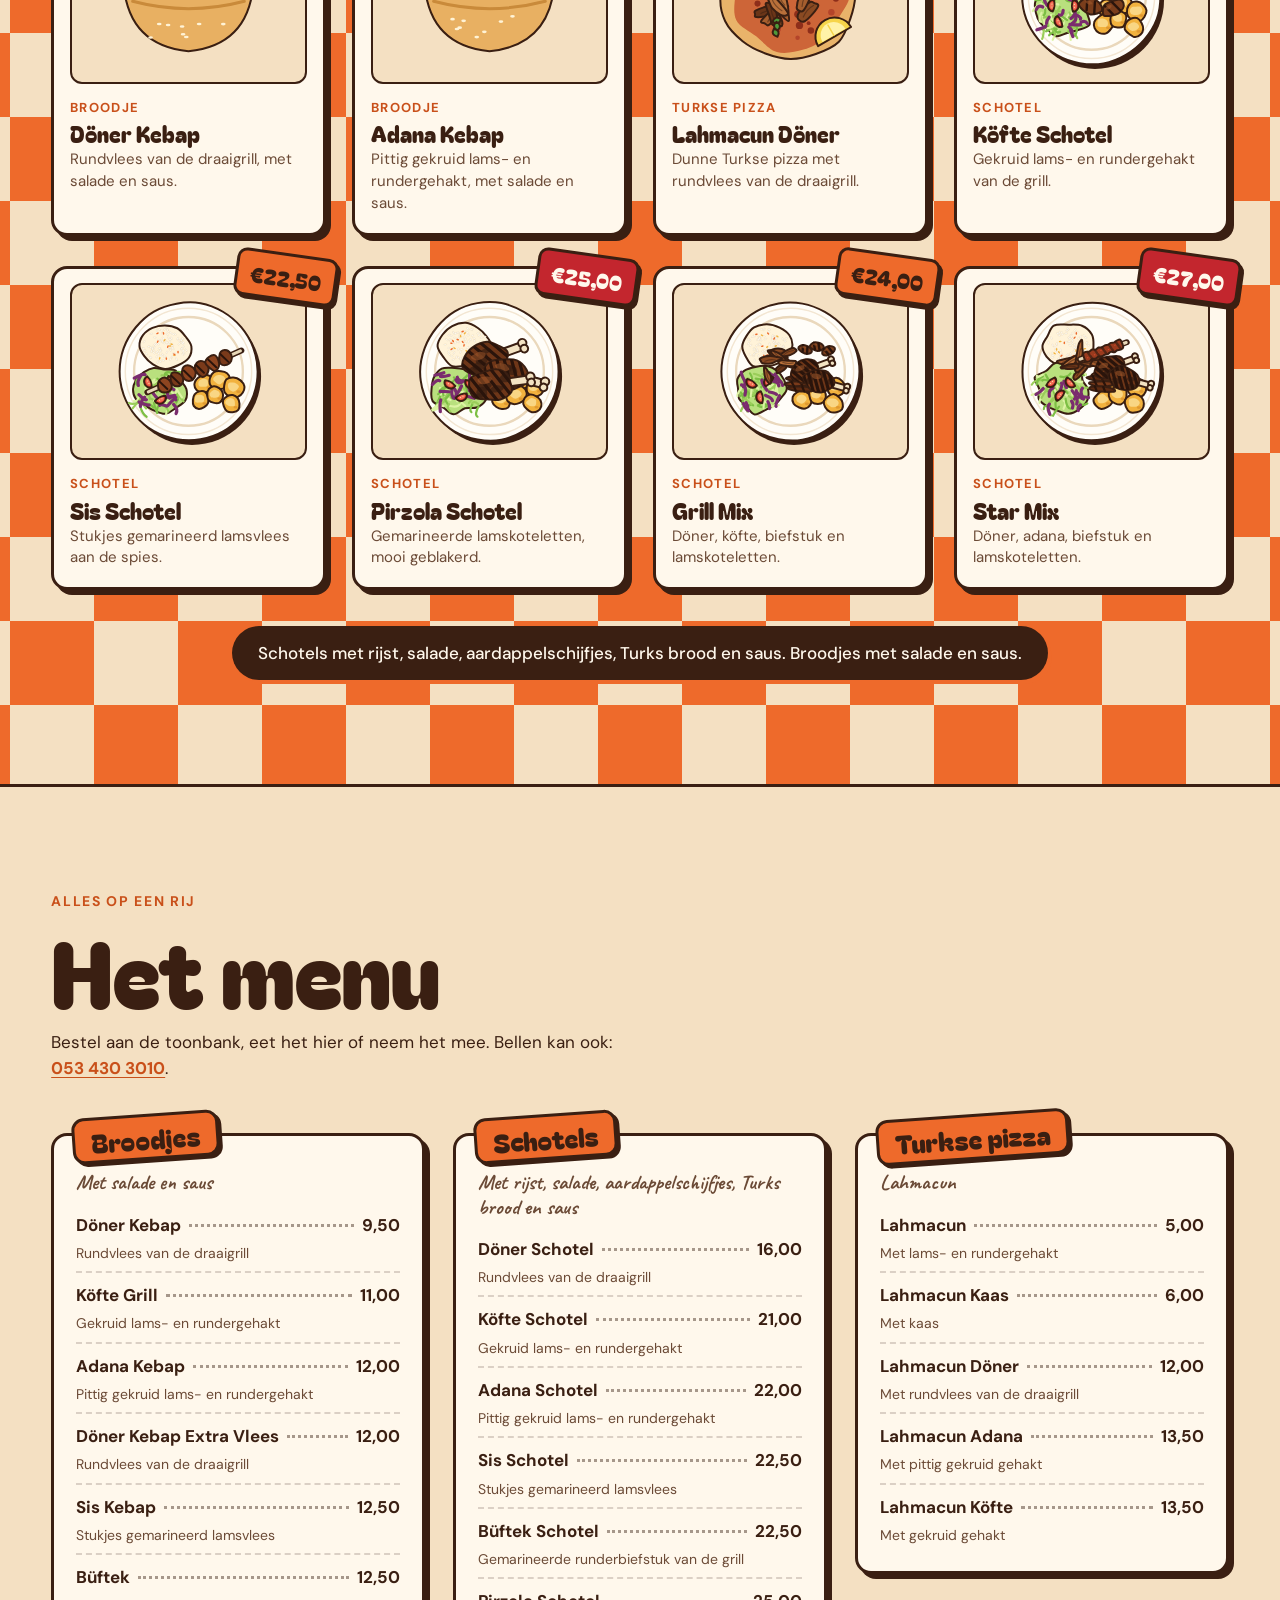
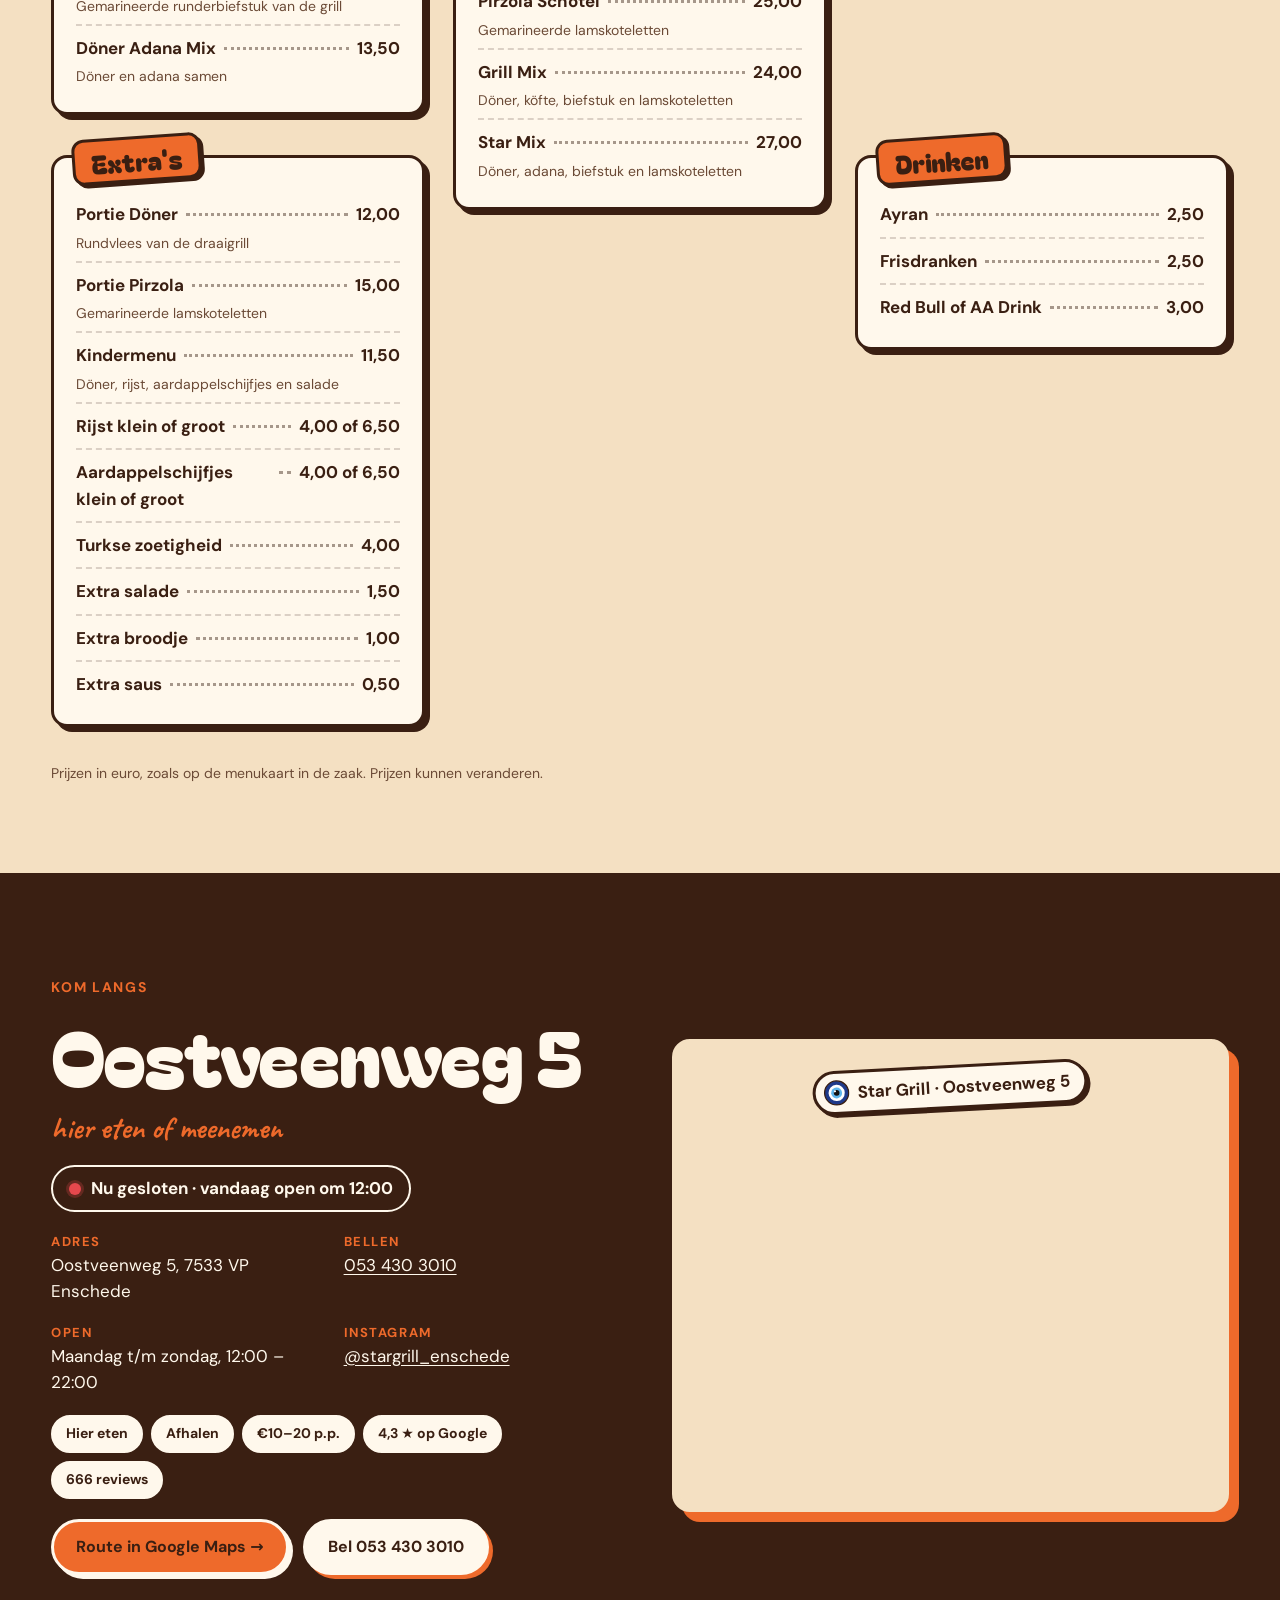
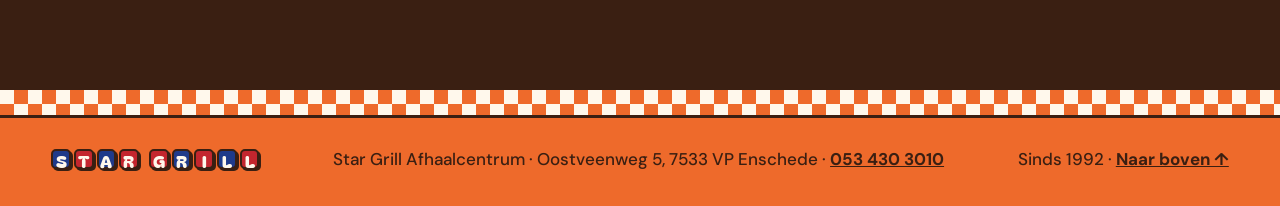
==== commit 5cbef446: "Add a photo version of the site at /foto The drawn version stays as it was at /. The new /foto page " ====
--- a/index.html
+++ b/index.html
@@ -232,6 +232,8 @@
     </div>
   </footer>
 
+  <nav class="vswitch" aria-label="Kies een versie van de site"><a href="/" aria-current="page">Getekend</a><a href="/foto">Foto's</a></nav>
+
   <script src="assets/vendor/gsap.min.js" defer></script>
   <script src="assets/vendor/ScrollTrigger.min.js" defer></script>
   <script src="assets/vendor/lenis.min.js" defer></script>
--- a/styles.css
+++ b/styles.css
@@ -281,3 +281,28 @@
   *, *::before, *::after { transition: none !important; animation: none !important; }
   .scroll-hint { display: none; }
 }
+
+/* ── version switch (drawn / photos) ── */
+.vswitch {
+  position: fixed; left: 16px; bottom: 16px; z-index: 60; display: flex; padding: 4px; gap: 2px;
+  background: var(--paper); border: var(--line); border-radius: 999px; box-shadow: 3px 3px 0 var(--ink); font-weight: 700; font-size: 14px;
+}
+.vswitch a { padding: 6px 14px 5px; border-radius: 999px; color: var(--ink); text-decoration: none; white-space: nowrap; }
+.vswitch a[aria-current="page"] { background: var(--orange); }
+.vswitch a:not([aria-current]):hover { background: var(--cream); }
+.vswitch a:focus-visible { outline: 3px solid var(--blue); outline-offset: 2px; }
+
+/* ── photo version (/foto): cut-out photos instead of drawings ── */
+.cut { display: block; user-select: none; -webkit-user-drag: none; pointer-events: none; filter: drop-shadow(0 8px 10px rgba(58, 31, 18, .3)); }
+.plate .cut, .ing__art .cut { width: 100%; height: 100%; object-fit: contain; }
+.plate .cut { filter: drop-shadow(6px 12px 0 rgba(58, 31, 18, .9)) drop-shadow(0 18px 24px rgba(58, 31, 18, .25)); }
+[data-version="foto"] .ing--rice   { width: 38%; left: 17%; top: 12%; }
+[data-version="foto"] .ing--salad  { width: 40%; left: 10%; top: 42%; }
+[data-version="foto"] .ing--potato { width: 44%; left: 46%; top: 40%; }
+[data-version="foto"] .ing--sauce  { width: 18%; left: 44%; top: 14%; z-index: 5; }
+[data-version="foto"] .ing--chops  { width: 50%; left: 40%; top: 10%; }
+.layer__food { position: absolute; inset: 0; }
+.layer__food .cut { position: absolute; height: auto; transform: translate(-50%, -50%) rotate(var(--r, 0deg)); }
+.dish__photo { width: 100%; height: 100%; object-fit: cover; transition: transform .35s cubic-bezier(.2, .8, .2, 1); }
+.dish:hover .dish__photo { transform: scale(1.06); }
+.photo-note { font-size: 13px; color: var(--ink-2); text-align: center; max-width: 60ch; background: var(--paper); border: 2px solid var(--ink); border-radius: 999px; padding: 6px 16px; }
